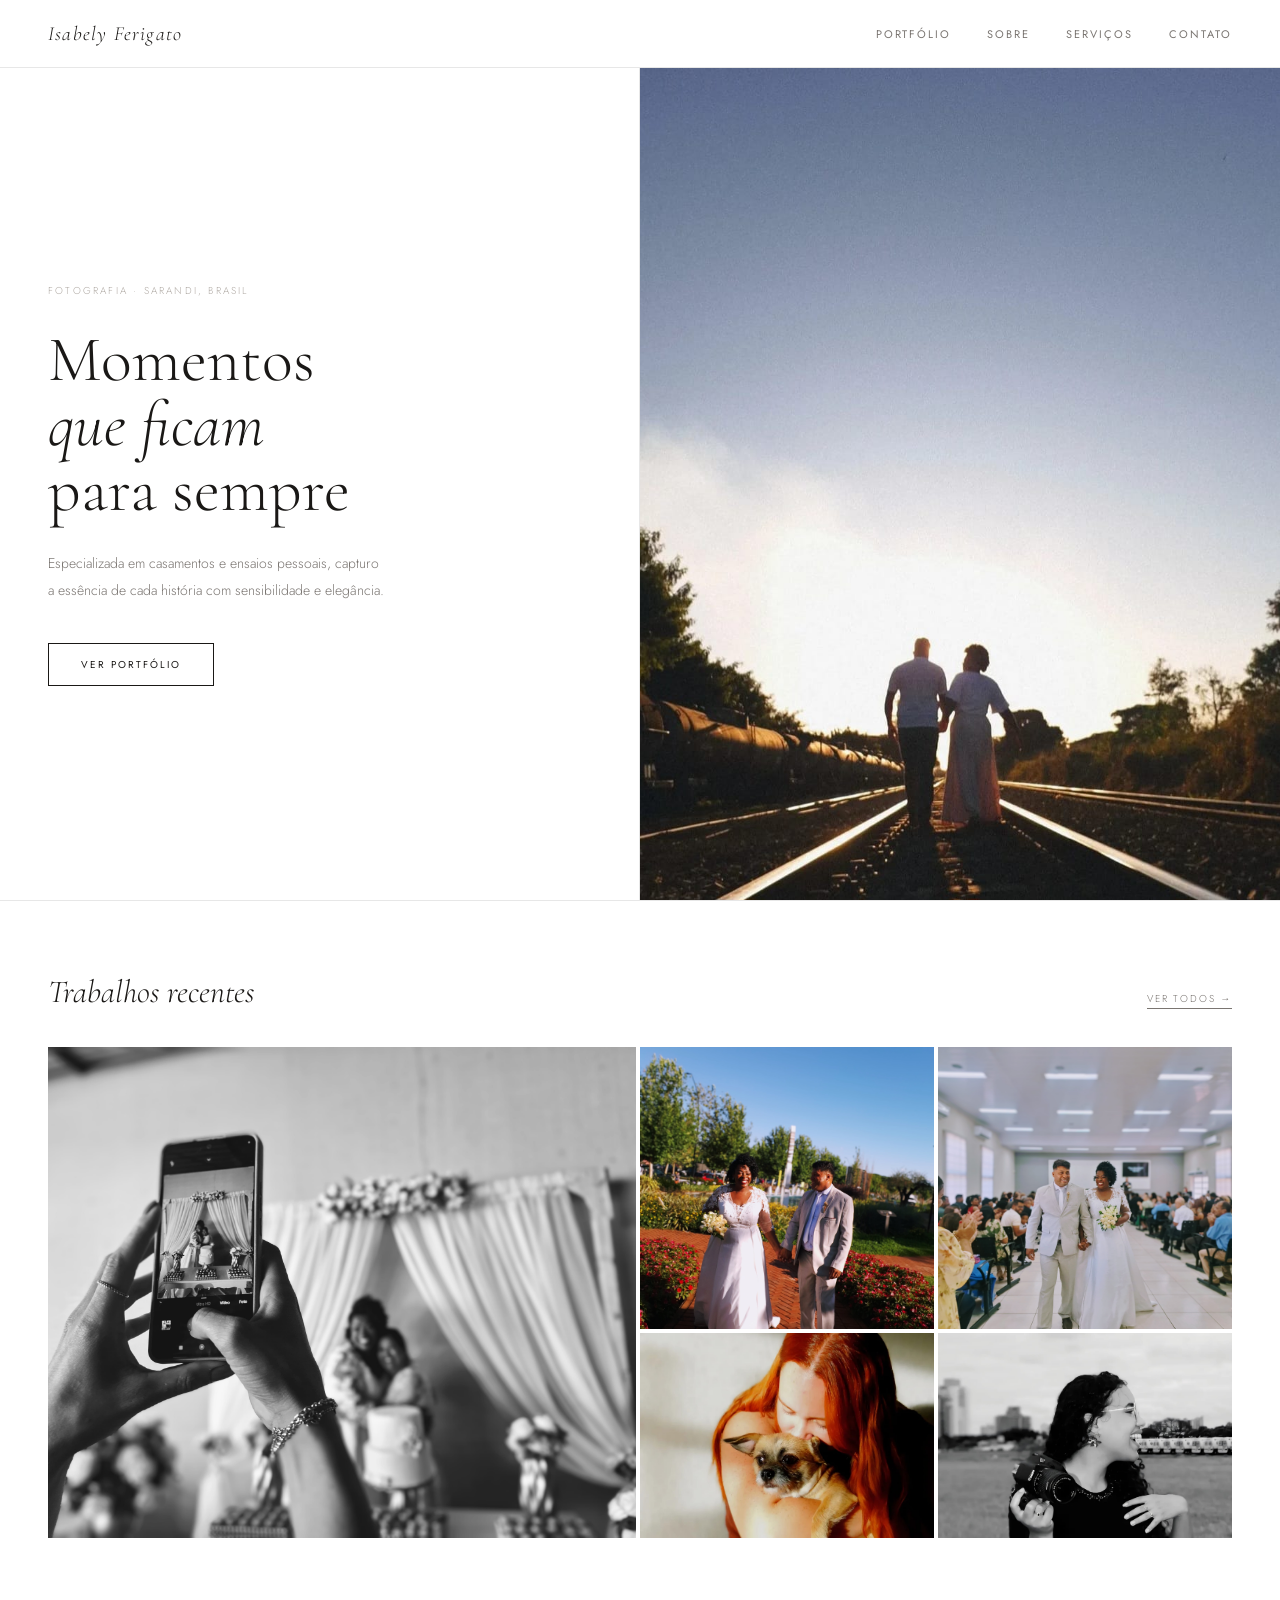
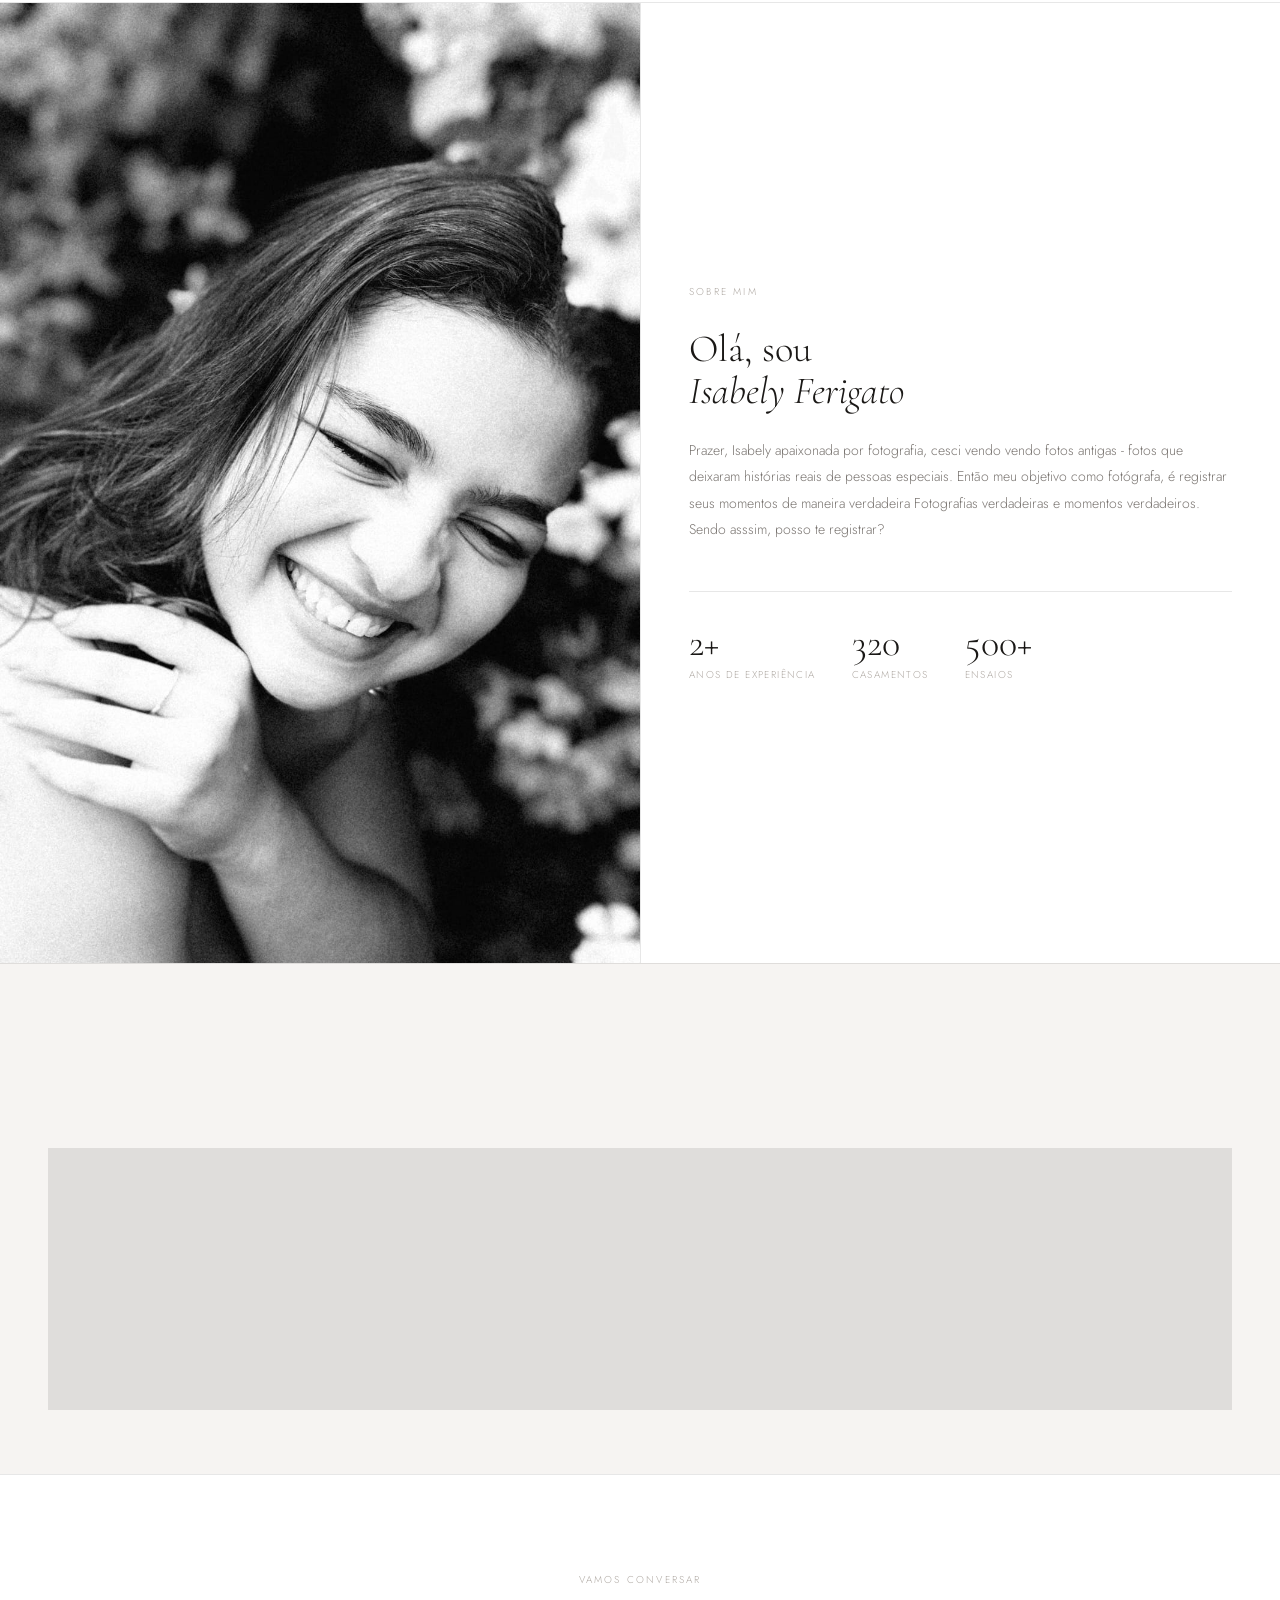
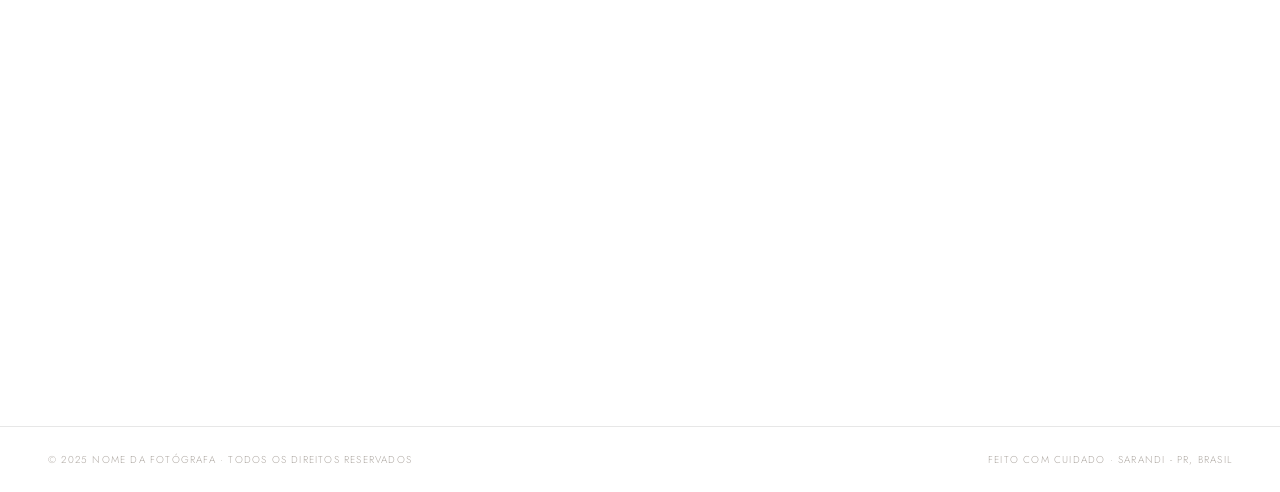
==== index.html @ 3cffc2f5 "primeiro commit" ====
<!DOCTYPE html>
<html lang="pt">
<head>
  <meta charset="utf-8" />
  <meta name="viewport" content="width=device-width, initial-scale=1, minimum-scale=1" />
  <meta name="description" content="fotógrafa de casamentos e ensaios em [sua cidade]" />
  <title>Isabely Ferigato</title>
  <link rel="stylesheet" href="style.css" />
</head>
<body>

  <!-- ========== NAVEGAÇÃO ========== -->
  <nav>
    <a href="#" class="nav-logo">Isabely Ferigato</a>

    <button class="nav-toggle" aria-label="abrir menu">
      <span></span><span></span><span></span>
    </button>

    <ul class="nav-links">
      <li><a href="#galeria">Portfólio</a></li>
      <li><a href="#sobre">Sobre</a></li>
      <li><a href="#servicos">Serviços</a></li>
      <li><a href="#contato">Contato</a></li>
    </ul>
  </nav>

  <!-- ========== HERO ========== -->
  <section id="hero">
    <div class="hero-left reveal">
      <span class="eyebrow">Fotografia · Sarandi, Brasil</span>
      <h1 class="hero-title">
        Momentos<br><em>que ficam</em><br>para sempre
      </h1>
      <p class="hero-desc">
        Especializada em casamentos e ensaios pessoais,
        capturo a essência de cada história com
        sensibilidade e elegância.
      </p>
      <a href="#galeria" class="btn-primary">Ver Portfólio</a>
    </div>

    <div class="hero-right">
      <!--
        COMO USAR:
        Substitua o .placeholder pela sua foto principal:
        <img src="sua-foto.jpg" alt="descrição" />
      -->
      <img src="img/casamento6.jpeg" alt="Foto destaque principal" />
    </div>
  </section>

  <!-- ========== GALERIA ========== -->
  <section id="galeria">
    <div class="section-head reveal">
      <h2>Trabalhos recentes</h2>
      <a href="#">Ver todos →</a>
    </div>

    <div class="gallery-grid">
      <!--
        COMO USAR:
        Dentro de cada .g-item, substitua o .placeholder por:
        <img src="foto.jpg" alt="descrição" />
      -->
      <div class="g-item reveal">
        <img src="img/casamento.jpeg" alt="Foto 1" />
      </div>
      <div class="g-item reveal">
        <img src="img/casamento1.jpeg" alt="Foto 2" />
      </div>
      <div class="g-item reveal">
        <img src="img/casamento2.jpeg" alt="Foto 3" />
      </div>
      <div class="g-item reveal">
        <img src="img/retrato1.jpeg" alt="Foto 4" />
      </div>
      <div class="g-item reveal">
        <img src="img/retrato2.jpeg" alt="Foto 5" />
      </div>
    </div>
  </section>

  <!-- ========== SOBRE ========== -->
  <section id="sobre">
    <div class="sobre-img">
      <!--
        Substitua por:
        <img src="foto-sua.jpg" alt="nome da fotógrafa" />
      -->
      <img src="img/myfoto.jpeg" alt="Foto da fotógrafa" />
    </div>

    <div class="sobre-texto reveal">
      <span class="eyebrow">Sobre mim</span>
      <h2>Olá, sou<br><em>Isabely Ferigato</em></h2>
      <p>
        Prazer, Isabely
        apaixonada por fotografia, cesci vendo vendo fotos antigas - fotos que deixaram
        histórias reais de pessoas especiais.

        Então meu objetivo como fotógrafa, é registrar seus momentos de maneira verdadeira
        Fotografias verdadeiras e momentos verdadeiros.
        Sendo asssim, posso te registrar?
      </p>
      <div class="sobre-stats">
        <div>
          <span class="stat-num">2+</span>
          <span class="stat-label">Anos de experiência</span>
        </div>
        <div>
          <span class="stat-num">320</span>
          <span class="stat-label">Casamentos</span>
        </div>
        <div>
          <span class="stat-num">500+</span>
          <span class="stat-label">Ensaios</span>
        </div>
      </div>
    </div>
  </section>

  <!-- ========== SERVIÇOS ========== -->
  <section id="servicos">
    <span class="eyebrow reveal">O que ofereço</span>
    <h2 class="reveal">Serviços</h2>

    <div class="servicos-grid">
      <div class="servico-card reveal">
        <svg class="servico-icon" viewBox="0 0 24 24" aria-hidden="true">
          <path d="M12 21.593c-5.63-5.539-11-10.297-11-14.402 0-3.791 3.068-5.191 5.281-5.191 1.312 0 4.151.501 5.719 4.457 1.59-3.968 4.464-4.447 5.726-4.447 2.54 0 5.274 1.621 5.274 5.181 0 4.069-5.136 8.625-11 14.402z"/>
        </svg>
        <h3>Casamentos</h3>
        <p>
          Cobertura completa do seu dia especial,
          do making of à festa, com todo o cuidado
          e emoção que o momento merece.
        </p>
      </div>
      <div class="servico-card reveal">
        <svg class="servico-icon" viewBox="0 0 24 24" aria-hidden="true">
          <circle cx="12" cy="8" r="4"/>
          <path d="M4 20c0-4 3.6-7 8-7s8 3 8 7"/>
        </svg>
        <h3>Ensaios pessoais</h3>
        <p>
          Sessões para casais, individuais ou família
          em locações únicas. Momentos espontâneos
          e cheios de vida.
        </p>
      </div>
      <div class="servico-card reveal">
        <svg class="servico-icon" viewBox="0 0 24 24" aria-hidden="true">
          <circle cx="12" cy="12" r="10"/>
          <path d="M8 14s1.5 2 4 2 4-2 4-2"/>
          <line x1="9" y1="9" x2="9.01" y2="9"/>
          <line x1="15" y1="9" x2="15.01" y2="9"/>
        </svg>
        <h3>Lifestyle</h3>
        <p>
          Fotografia documental e natural. Capturo
          quem você realmente é, no seu ambiente
          e do seu jeito.
        </p>
      </div>
    </div>
  </section>

  <!-- ========== CONTATO ========== -->
  <section id="contato">
    <div class="contato-inner">
      <span class="eyebrow">Vamos conversar</span>
      <h2 class="reveal">Sua história<br><em>me inspira</em></h2>
      <p class="reveal">
        Disponibilidade limitada — agende com antecedência.
        Me conte um pouco sobre o que você tem em mente.
      </p>
      <a href="https://wa.me/5544991222118?text=Ol%C3%A1%2C%20gostaria%20de%20realizar%20um%20or%C3%A7amento!" target="_blank" rel="noopener" class="btn-primary reveal">Solicitar Orçamento</a>
      <a href="mailto:seuemail@email.com" class="contato-email reveal">seuemail@email.com.br</a>
      <div class="socials reveal">
        <a href="https://instagram.com/porisabelyferigato" target="_blank" rel="noopener">Instagram</a>
        <a href="https://wa.me/5544991222118" target="_blank" rel="noopener">WhatsApp</a>
      </div>
    </div>
  </section>

  <!-- ========== FOOTER ========== -->
  <footer>
    <p>© 2025 Nome da Fotógrafa · Todos os direitos reservados</p>
    <p>Feito com cuidado · Sarandi - PR, Brasil</p>
  </footer>

  <!-- ========== LIGHTBOX ========== -->
  <div id="lightbox" role="dialog" aria-modal="true" aria-label="visualizar foto">
    <button id="lightbox-close" aria-label="fechar">×</button>
    <div id="lightbox-inner">
      <div style="background:#f0eeec; aspect-ratio:3/4; display:flex; align-items:center; justify-content:center;">
        <p style="font-family:'Cormorant Garamond',serif; font-style:italic; color:#b0aaa4; font-size:15px;">foto ampliada aparece aqui</p>
      </div>
      <p>Título do ensaio ou casamento</p>
    </div>
  </div>

  <script src="script.js"></script>

</body>
</html>
---- style.css ----
/* ============================================
   MODELO ELEGANTE — style.css
   Fotógrafa · editorial minimalista
   ============================================ */

@import url('https://fonts.googleapis.com/css2?family=Cormorant+Garamond:ital,wght@0,300;0,400;1,300;1,400&family=Jost:wght@300;400&display=swap');

/* --- RESET & BASE --- */
*, *::before, *::after { margin: 0; padding: 0; box-sizing: border-box; }

:root {
  --bg:         #ffffff;
  --bg-soft:    #f6f4f2;
  --text:       #1a1816;
  --text-mid:   #7a7571;
  --text-light: #b0aaa4;
  --border:     rgba(26,24,22,0.1);
  --serif:      'Cormorant Garamond', Georgia, serif;
  --sans:       'Jost', sans-serif;
}

html { scroll-behavior: smooth; }

body {
  background: var(--bg);
  color: var(--text);
  font-family: var(--sans);
  font-weight: 300;
  font-size: 15px;
  line-height: 1.7;
  -webkit-font-smoothing: antialiased;
}

a { color: inherit; text-decoration: none; }
img { display: block; width: 100%; height: 100%; object-fit: cover; }

/* --- REVEAL --- */
.reveal {
  opacity: 0;
  transform: translateY(24px);
  transition: opacity 0.7s ease, transform 0.7s ease;
}
.reveal.visible { opacity: 1; transform: translateY(0); }

/* --- NAV --- */
nav {
  position: sticky; top: 0;
  z-index: 100;
  background: var(--bg);
  display: flex;
  justify-content: space-between;
  align-items: center;
  padding: 0 48px;
  height: 68px;
  border-bottom: 0.5px solid var(--border);
  transition: box-shadow 0.3s;
}
nav.scrolled { box-shadow: 0 2px 24px rgba(0,0,0,0.05); }

.nav-logo {
  font-family: var(--serif);
  font-size: 20px;
  font-weight: 300;
  font-style: italic;
  letter-spacing: 0.06em;
}

.nav-links {
  display: flex;
  gap: 36px;
  list-style: none;
}
.nav-links a {
  font-size: 11px;
  font-weight: 400;
  letter-spacing: 0.18em;
  text-transform: uppercase;
  color: var(--text-mid);
  transition: color 0.2s;
  position: relative;
  padding-bottom: 2px;
}
.nav-links a::after {
  content: '';
  position: absolute;
  bottom: 0; left: 0;
  width: 0; height: 0.5px;
  background: var(--text);
  transition: width 0.25s;
}
.nav-links a:hover { color: var(--text); }
.nav-links a:hover::after { width: 100%; }

.nav-toggle {
  display: none;
  flex-direction: column;
  justify-content: center;
  gap: 5px;
  cursor: pointer;
  background: none;
  border: none;
  padding: 12px 8px;
  min-height: 44px;
  min-width: 44px;
}
.nav-toggle span { display: block; width: 22px; height: 0.5px; background: var(--text); }

/* --- HERO --- */
#hero {
  display: grid;
  grid-template-columns: 1fr 1fr;
  min-height: calc(100vh - 68px);
}

.hero-left {
  display: flex;
  flex-direction: column;
  justify-content: center;
  padding: 60px 48px;
  border-right: 0.5px solid var(--border);
}

.eyebrow {
  font-size: 10px;
  letter-spacing: 0.22em;
  text-transform: uppercase;
  color: var(--text-light);
  margin-bottom: 28px;
  display: block;
}

.hero-title {
  font-family: var(--serif);
  font-size: clamp(48px, 5vw, 72px);
  font-weight: 300;
  line-height: 1.02;
  margin-bottom: 28px;
}
.hero-title em { font-style: italic; }

.hero-desc {
  font-size: 14px;
  color: var(--text-mid);
  max-width: 340px;
  line-height: 1.9;
  margin-bottom: 40px;
}

.btn-primary {
  display: inline-block;
  padding: 12px 32px;
  border: 0.5px solid var(--text);
  font-size: 10px;
  font-weight: 400;
  letter-spacing: 0.2em;
  text-transform: uppercase;
  color: var(--text);
  background: transparent;
  cursor: pointer;
  font-family: var(--sans);
  transition: background 0.25s, color 0.25s;
  align-self: flex-start;
}
.btn-primary:hover { background: var(--text); color: var(--bg); }

.hero-right {
  background: var(--bg-soft);
  position: relative;
  overflow: hidden;
}
.hero-right .placeholder {
  position: absolute; inset: 0;
  display: flex; flex-direction: column;
  align-items: center; justify-content: center; gap: 12px;
}
.hero-right .placeholder svg {
  width: 48px; height: 48px;
  stroke: var(--text-light); fill: none; stroke-width: 0.8;
}
.hero-right .placeholder p {
  font-size: 10px; letter-spacing: 0.18em;
  text-transform: uppercase; color: var(--text-light);
}

/* --- GALERIA --- */
#galeria {
  padding: 64px 48px;
  border-top: 0.5px solid var(--border);
}

.section-head {
  display: flex;
  justify-content: space-between;
  align-items: baseline;
  margin-bottom: 28px;
}
.section-head h2 {
  font-family: var(--serif);
  font-size: 32px;
  font-weight: 300;
  font-style: italic;
}
.section-head a {
  font-size: 10px;
  letter-spacing: 0.18em;
  text-transform: uppercase;
  color: var(--text-mid);
  border-bottom: 0.5px solid var(--text-mid);
  padding-bottom: 1px;
  transition: color 0.2s, border-color 0.2s;
}
.section-head a:hover { color: var(--text); border-color: var(--text); }

.gallery-grid {
  display: grid;
  grid-template-columns: 2fr 1fr 1fr;
  grid-template-rows: clamp(200px, 22vw, 320px) clamp(140px, 16vw, 240px);
  gap: 4px;
}

.g-item {
  background: var(--bg-soft);
  overflow: hidden;
  cursor: pointer;
  position: relative;
}
.g-item:first-child { grid-row: 1 / 3; }

.g-item .placeholder {
  position: absolute; inset: 0;
  display: flex; flex-direction: column;
  align-items: center; justify-content: center; gap: 8px;
}
.g-item .placeholder svg {
  width: 24px; height: 24px;
  stroke: var(--text-light); fill: none; stroke-width: 0.8;
}
.g-item .placeholder span {
  font-size: 9px; letter-spacing: 0.18em;
  text-transform: uppercase; color: var(--text-light);
}

.g-item::after {
  content: '';
  position: absolute; inset: 0;
  background: rgba(26,24,22,0);
  transition: background 0.35s;
}
.g-item:hover::after { background: rgba(26,24,22,0.08); }

/* --- SOBRE --- */
#sobre {
  display: grid;
  grid-template-columns: 1fr 1fr;
  border-top: 0.5px solid var(--border);
}

.sobre-img {
  background: var(--bg-soft);
  min-height: 460px;
  position: relative;
  overflow: hidden;
}
.sobre-img .placeholder {
  position: absolute; inset: 0;
  display: flex; flex-direction: column;
  align-items: center; justify-content: center; gap: 12px;
}
.sobre-img .placeholder svg {
  width: 36px; height: 36px;
  stroke: var(--text-light); fill: none; stroke-width: 0.8;
}
.sobre-img .placeholder span {
  font-size: 9px; letter-spacing: 0.18em;
  text-transform: uppercase; color: var(--text-light);
}

.sobre-texto {
  padding: 64px 48px;
  border-left: 0.5px solid var(--border);
  display: flex;
  flex-direction: column;
  justify-content: center;
}
.sobre-texto h2 {
  font-family: var(--serif);
  font-size: clamp(32px, 3vw, 44px);
  font-weight: 300;
  line-height: 1.1;
  margin-bottom: 24px;
}
.sobre-texto p {
  font-size: 14px;
  color: var(--text-mid);
  line-height: 1.9;
  margin-bottom: 16px;
}
.sobre-stats {
  display: flex;
  flex-wrap: wrap;
  gap: 36px;
  margin-top: 32px;
  padding-top: 32px;
  border-top: 0.5px solid var(--border);
}
.stat-num {
  font-family: var(--serif);
  font-size: 38px;
  font-weight: 300;
  display: block;
  line-height: 1;
}
.stat-label {
  font-size: 10px;
  letter-spacing: 0.14em;
  text-transform: uppercase;
  color: var(--text-light);
  display: block;
  margin-top: 4px;
}

/* --- SERVIÇOS --- */
#servicos {
  padding: 64px 48px;
  border-top: 0.5px solid var(--border);
  background: var(--bg-soft);
}
#servicos > .eyebrow { margin-bottom: 8px; }
#servicos > h2 {
  font-family: var(--serif);
  font-size: 32px;
  font-weight: 300;
  font-style: italic;
  margin-bottom: 40px;
}

.servicos-grid {
  display: grid;
  grid-template-columns: repeat(3, 1fr);
  gap: 0.5px;
  background: var(--border);
}
.servico-card {
  background: var(--bg-soft);
  padding: 40px 32px;
}
.servico-icon {
  width: 32px; height: 32px;
  stroke: var(--text-light); fill: none; stroke-width: 0.8;
  margin-bottom: 20px;
}
.servico-card h3 {
  font-family: var(--serif);
  font-size: 22px;
  font-weight: 300;
  font-style: italic;
  margin-bottom: 12px;
}
.servico-card p {
  font-size: 13px;
  color: var(--text-mid);
  line-height: 1.85;
}

/* --- CONTATO --- */
#contato {
  padding: 96px 48px;
  border-top: 0.5px solid var(--border);
  text-align: center;
}
.contato-inner {
  max-width: 600px;
  margin: 0 auto;
}
#contato .eyebrow { margin-bottom: 16px; display: block; }
#contato h2 {
  font-family: var(--serif);
  font-size: clamp(36px, 4.5vw, 56px);
  font-weight: 300;
  font-style: italic;
  line-height: 1.05;
  margin-bottom: 20px;
}
#contato > p {
  font-size: 14px;
  color: var(--text-mid);
  margin-bottom: 40px;
  line-height: 1.8;
}
#contato .btn-primary { align-self: center; display: inline-block; }

.contato-email {
  display: block;
  margin-top: 24px;
  font-family: var(--serif);
  font-size: 17px;
  font-style: italic;
  color: var(--text-mid);
  transition: color 0.2s;
}
.contato-email:hover { color: var(--text); }

.socials {
  display: flex;
  justify-content: center;
  gap: 28px;
  margin-top: 24px;
}
.socials a {
  font-size: 10px;
  letter-spacing: 0.18em;
  text-transform: uppercase;
  color: var(--text-light);
  border-bottom: 0.5px solid transparent;
  transition: color 0.2s, border-color 0.2s;
}
.socials a:hover { color: var(--text); border-color: var(--text); }

/* --- FOOTER --- */
footer {
  padding: 24px 48px;
  border-top: 0.5px solid var(--border);
  display: flex;
  justify-content: space-between;
  align-items: center;
  flex-wrap: wrap;
  gap: 8px;
}
footer p {
  font-size: 10px;
  letter-spacing: 0.12em;
  text-transform: uppercase;
  color: var(--text-light);
}

/* --- LIGHTBOX --- */
#lightbox {
  display: none;
  position: fixed; inset: 0;
  background: rgba(255,255,255,0.96);
  z-index: 999;
  align-items: center;
  justify-content: center;
}
#lightbox.open { display: flex; }
#lightbox-inner {
  max-width: 560px;
  width: 90%;
  text-align: center;
}
#lightbox-inner p {
  margin-top: 16px;
  font-family: var(--serif);
  font-style: italic;
  font-size: 15px;
  color: var(--text-mid);
}
#lightbox-close {
  position: absolute; top: 24px; right: 40px;
  font-size: 28px; cursor: pointer;
  background: none; border: none;
  color: var(--text-light); line-height: 1;
  font-weight: 300;
}
#lightbox-close:hover { color: var(--text); }

/* --- TABLET --- */
@media (max-width: 960px) {
  .servicos-grid { grid-template-columns: repeat(2, 1fr); }
}

/* --- MOBILE --- */
@media (max-width: 768px) {
  nav { padding: 0 20px; }
  .nav-links { display: none; flex-direction: column; position: absolute; top: 68px; left: 0; right: 0; background: var(--bg); padding: 24px 20px; border-bottom: 0.5px solid var(--border); gap: 20px; }
  .nav-links.open { display: flex; }
  .nav-toggle { display: flex; }

  #hero { grid-template-columns: 1fr; }
  .hero-left { padding: 40px 20px; border-right: none; }
  .hero-right { min-height: 60vw; }
  .hero-right .placeholder { display: none; }

  #galeria, #servicos { padding: 40px 20px; }
  #sobre { grid-template-columns: 1fr; }
  .sobre-img { min-height: 56vw; }
  .sobre-texto { padding: 40px 20px; border-left: none; border-top: 0.5px solid var(--border); }

  .gallery-grid { grid-template-columns: repeat(2, 1fr); grid-template-rows: auto; }
  .g-item:first-child { grid-row: span 1; aspect-ratio: 3/4; }
  .g-item { aspect-ratio: 3/4; }

  .servicos-grid { grid-template-columns: 1fr; }
  #contato { padding: 60px 20px; }
  footer { padding: 20px; }
  .sobre-stats { gap: 24px; }
}
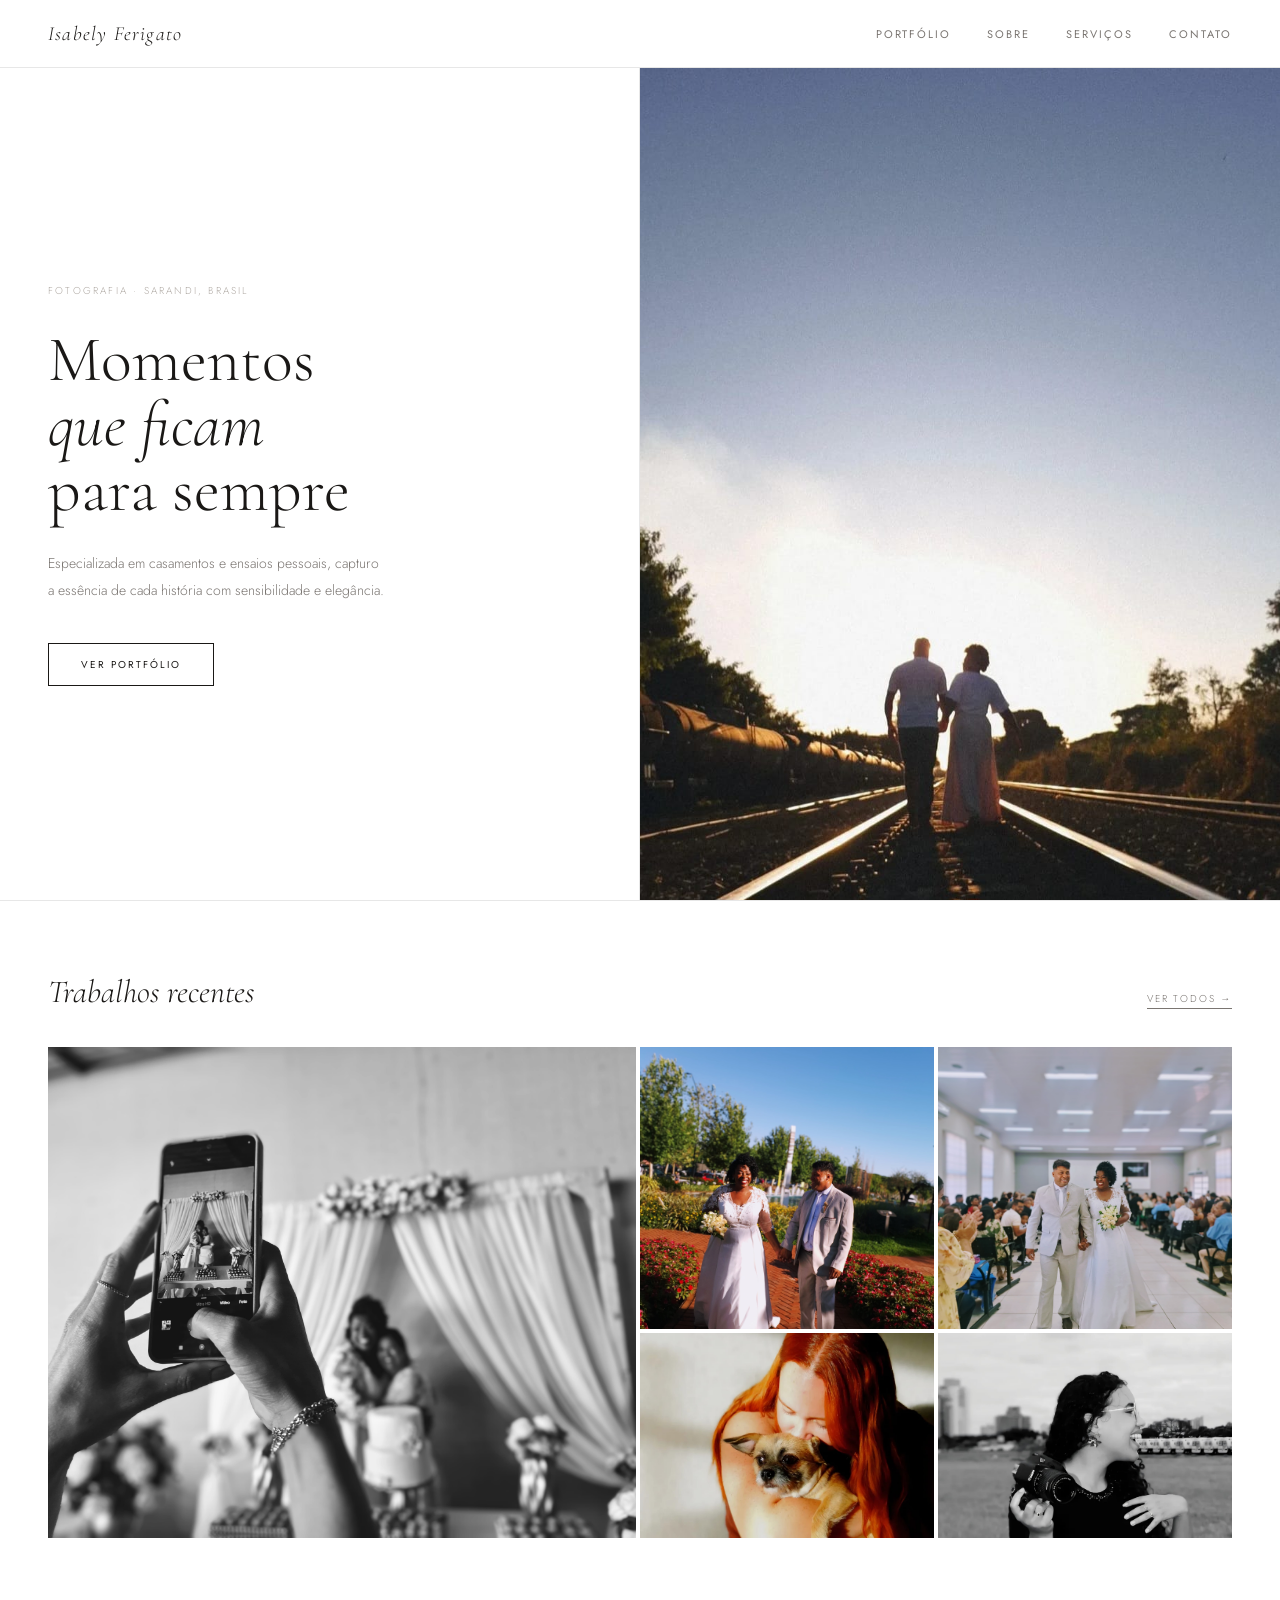
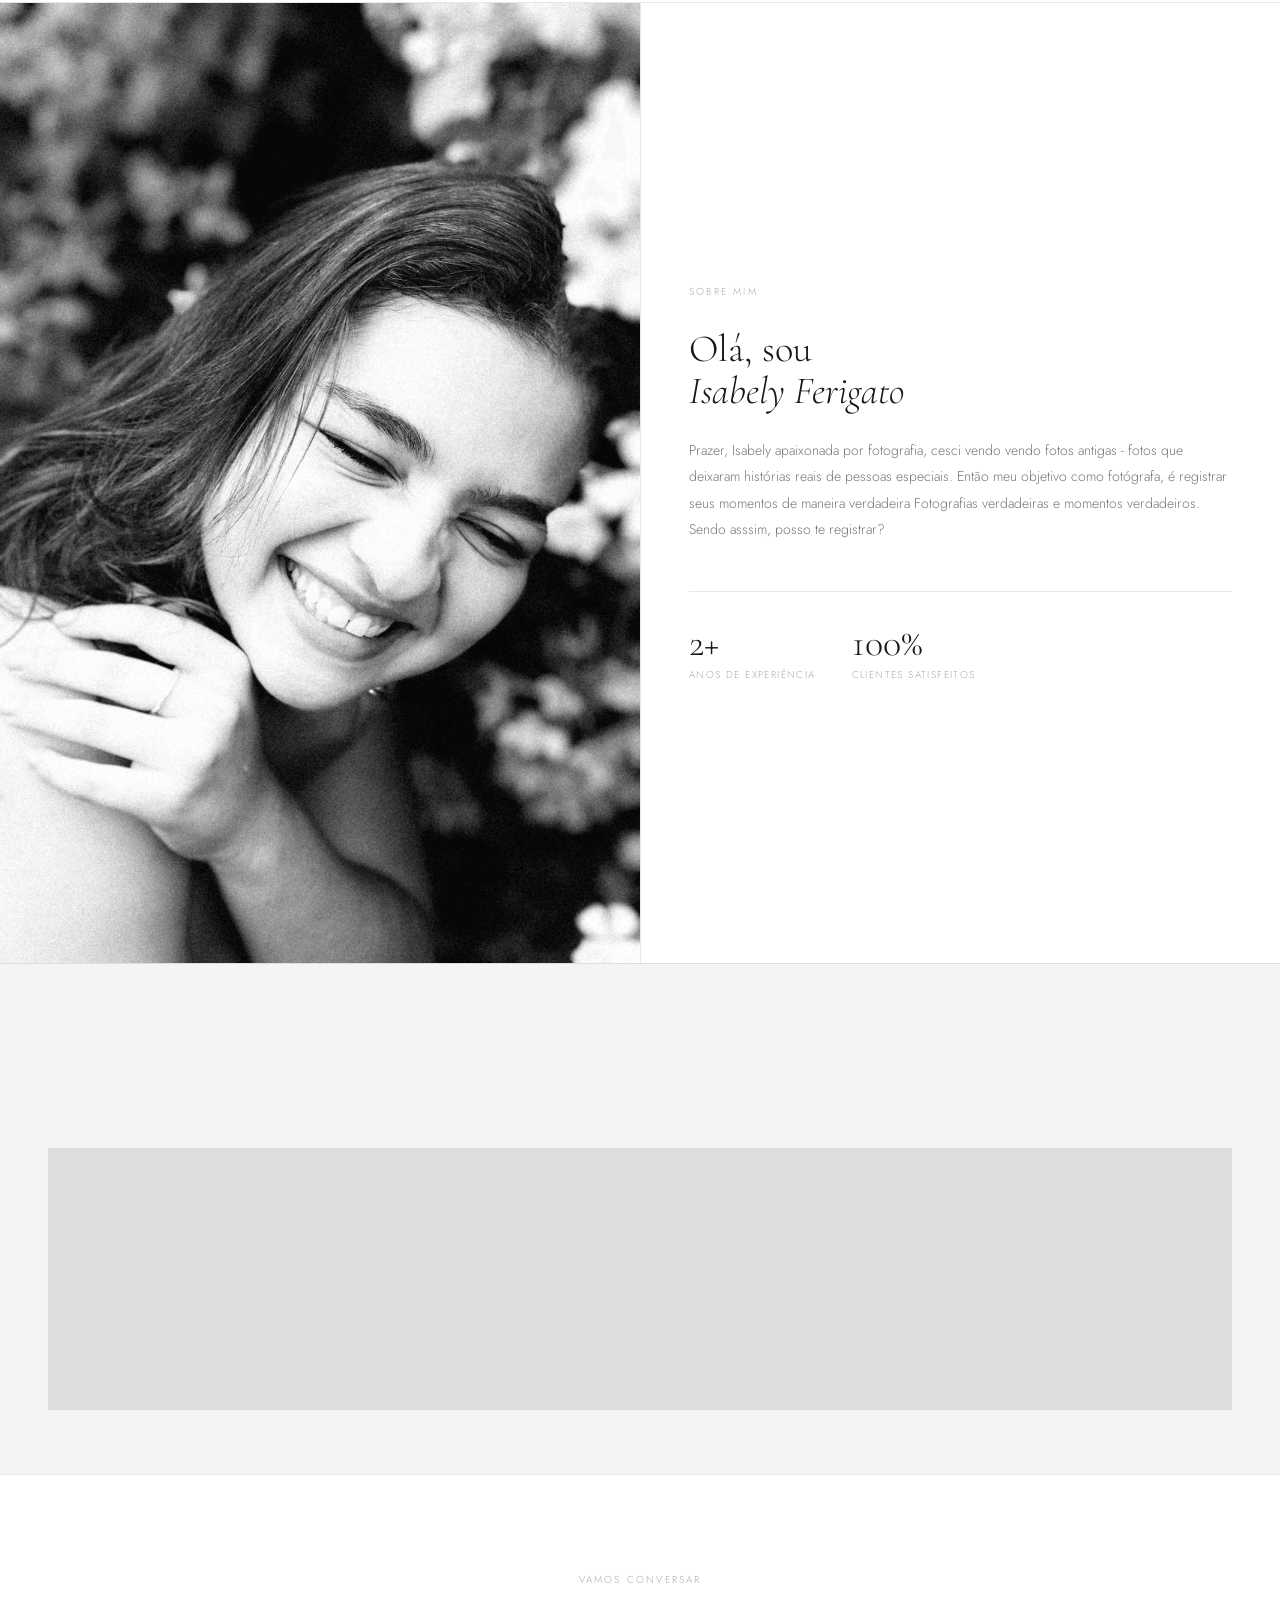
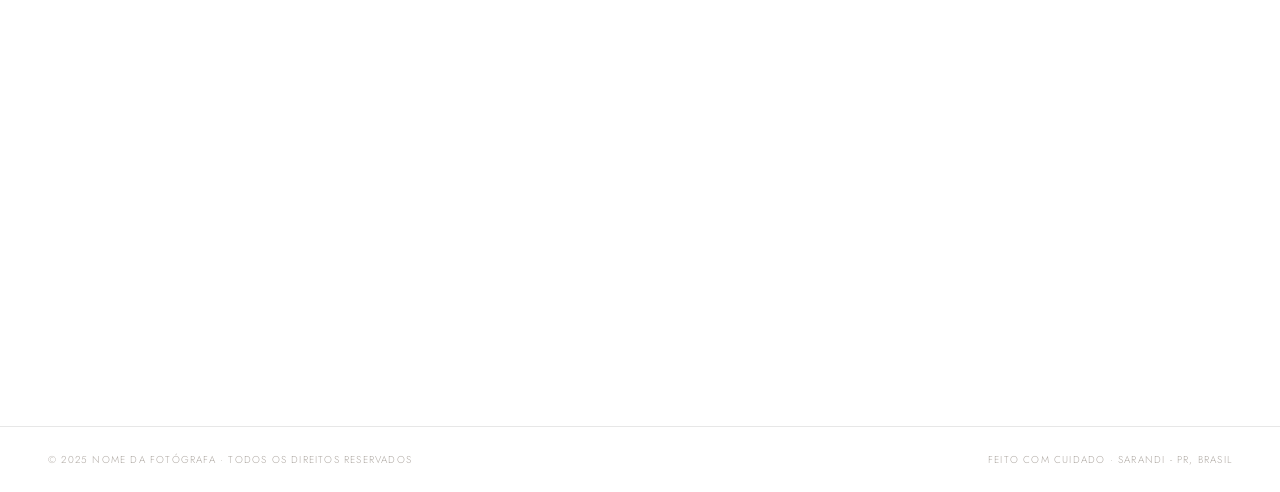
==== commit e79c425f: "atualiza stats e botão whatsapp" ====
--- a/index.html
+++ b/index.html
@@ -3,7 +3,7 @@
 <head>
   <meta charset="utf-8" />
   <meta name="viewport" content="width=device-width, initial-scale=1, minimum-scale=1" />
-  <meta name="description" content="fotógrafa de casamentos e ensaios em [sua cidade]" />
+  <meta name="description" content="fotógrafa de casamentos e ensaios em Sarandi - PR" />
   <title>Isabely Ferigato</title>
   <link rel="stylesheet" href="style.css" />
 </head>
@@ -109,12 +109,8 @@
           <span class="stat-label">Anos de experiência</span>
         </div>
         <div>
-          <span class="stat-num">320</span>
-          <span class="stat-label">Casamentos</span>
-        </div>
-        <div>
-          <span class="stat-num">500+</span>
-          <span class="stat-label">Ensaios</span>
+          <span class="stat-num">100%</span>
+          <span class="stat-label">Clientes satisfeitos</span>
         </div>
       </div>
     </div>
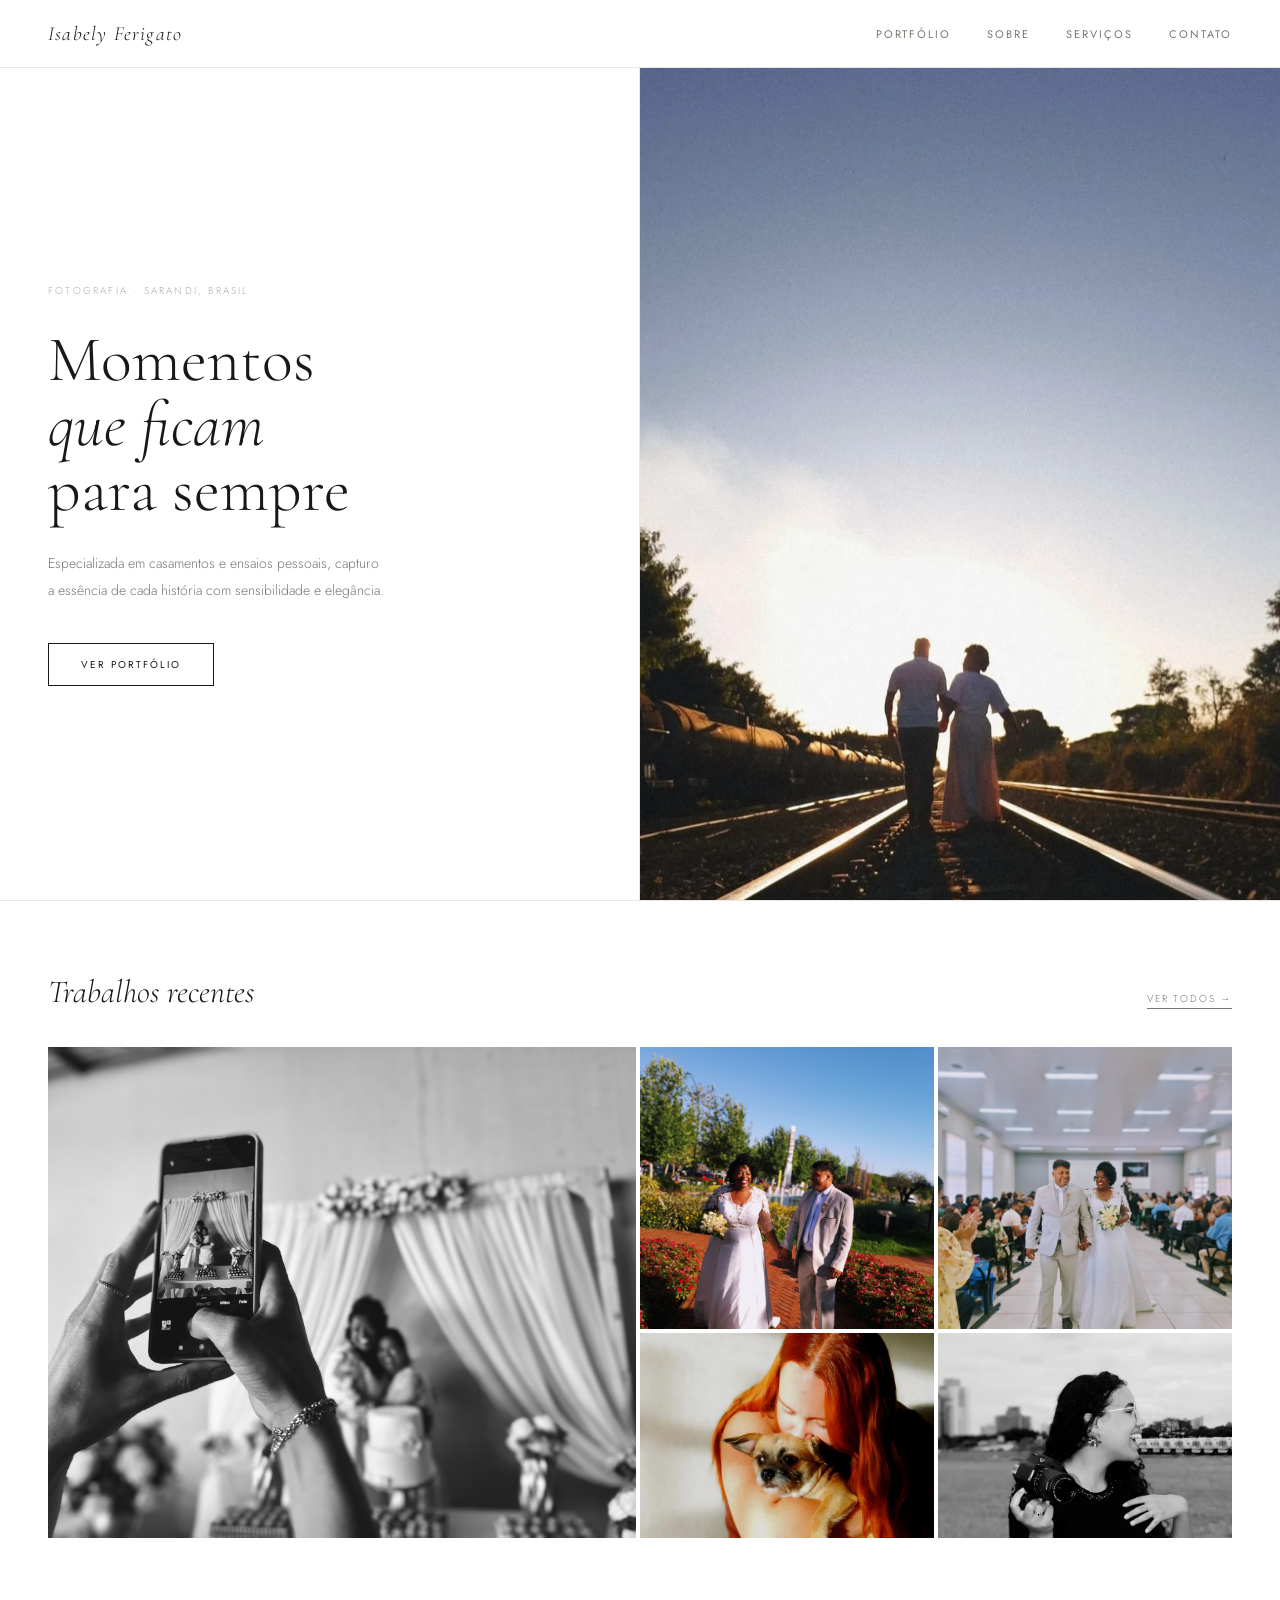
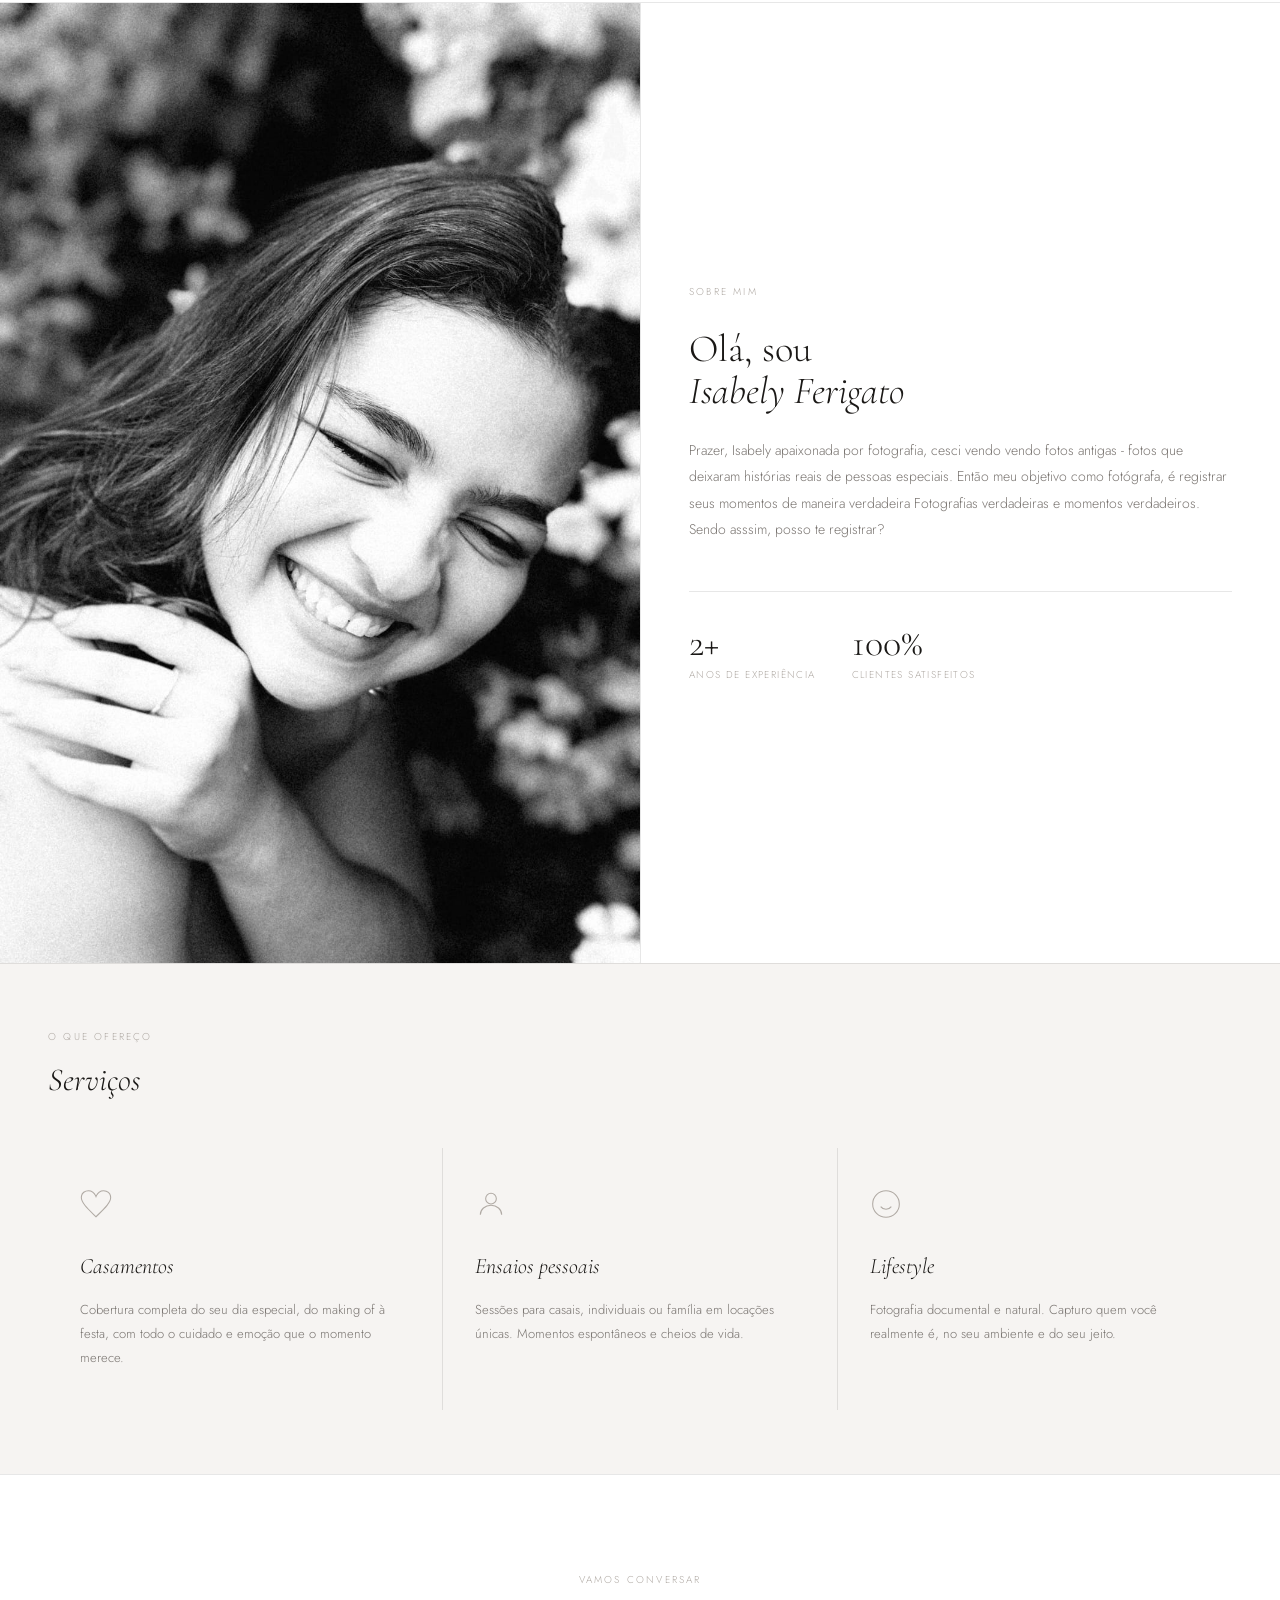
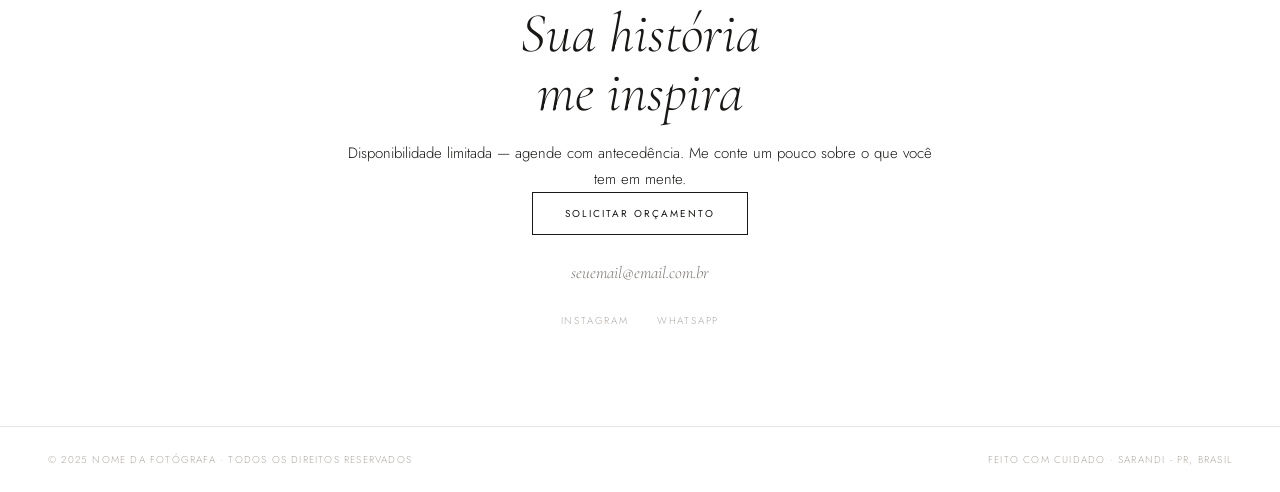
==== commit 46bc9abe: "corrige segurança: noreferrer e remoção de EXIF" ====
--- a/index.html
+++ b/index.html
@@ -54,7 +54,7 @@
   <section id="galeria">
     <div class="section-head reveal">
       <h2>Trabalhos recentes</h2>
-      <a href="#">Ver todos →</a>
+      <a href="galeria.html">Ver todos →</a>
     </div>
 
     <div class="gallery-grid">
@@ -171,11 +171,11 @@
         Disponibilidade limitada — agende com antecedência.
         Me conte um pouco sobre o que você tem em mente.
       </p>
-      <a href="https://wa.me/5544991222118?text=Ol%C3%A1%2C%20gostaria%20de%20realizar%20um%20or%C3%A7amento!" target="_blank" rel="noopener" class="btn-primary reveal">Solicitar Orçamento</a>
+      <a href="https://wa.me/5544991222118?text=Ol%C3%A1%2C%20gostaria%20de%20realizar%20um%20or%C3%A7amento!" target="_blank" rel="noopener noreferrer" class="btn-primary reveal">Solicitar Orçamento</a>
       <a href="mailto:seuemail@email.com" class="contato-email reveal">seuemail@email.com.br</a>
       <div class="socials reveal">
-        <a href="https://instagram.com/porisabelyferigato" target="_blank" rel="noopener">Instagram</a>
-        <a href="https://wa.me/5544991222118" target="_blank" rel="noopener">WhatsApp</a>
+        <a href="https://instagram.com/porisabelyferigato" target="_blank" rel="noopener noreferrer">Instagram</a>
+        <a href="https://wa.me/5544991222118" target="_blank" rel="noopener noreferrer">WhatsApp</a>
       </div>
     </div>
   </section>
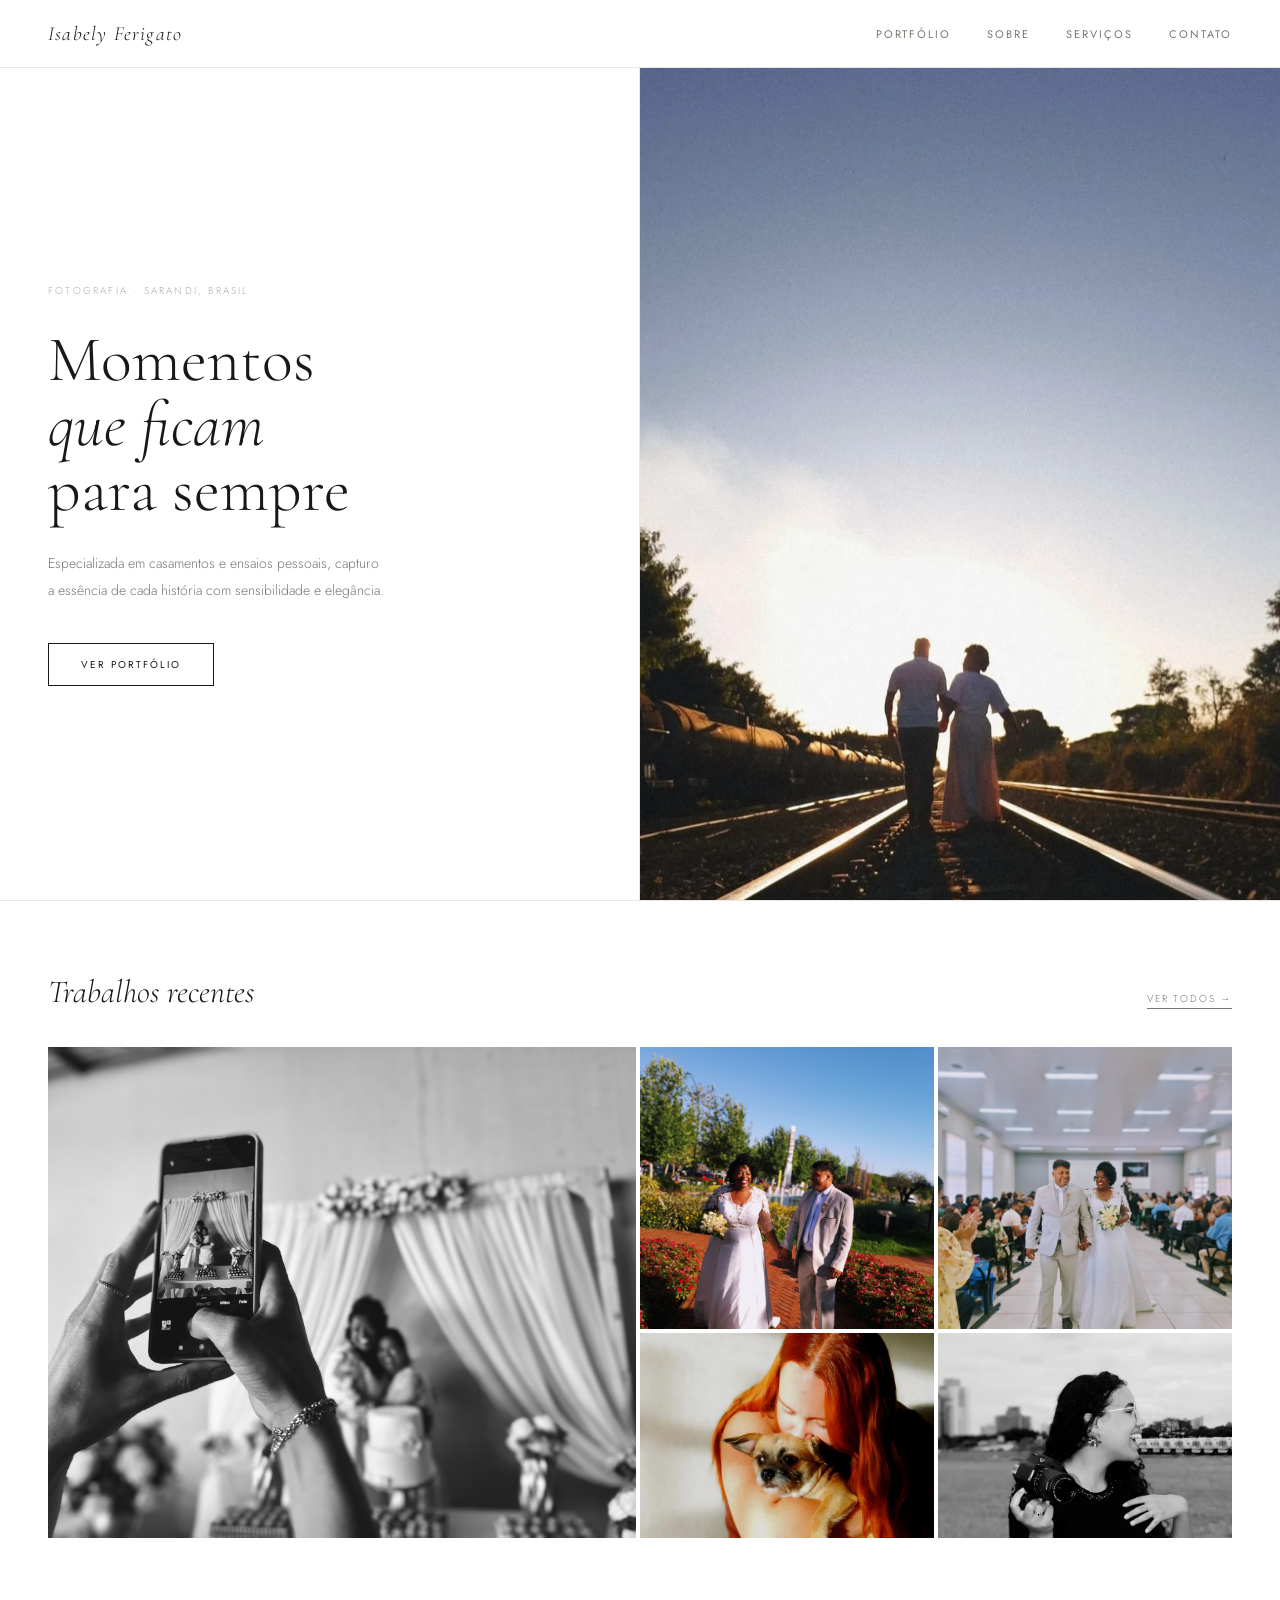
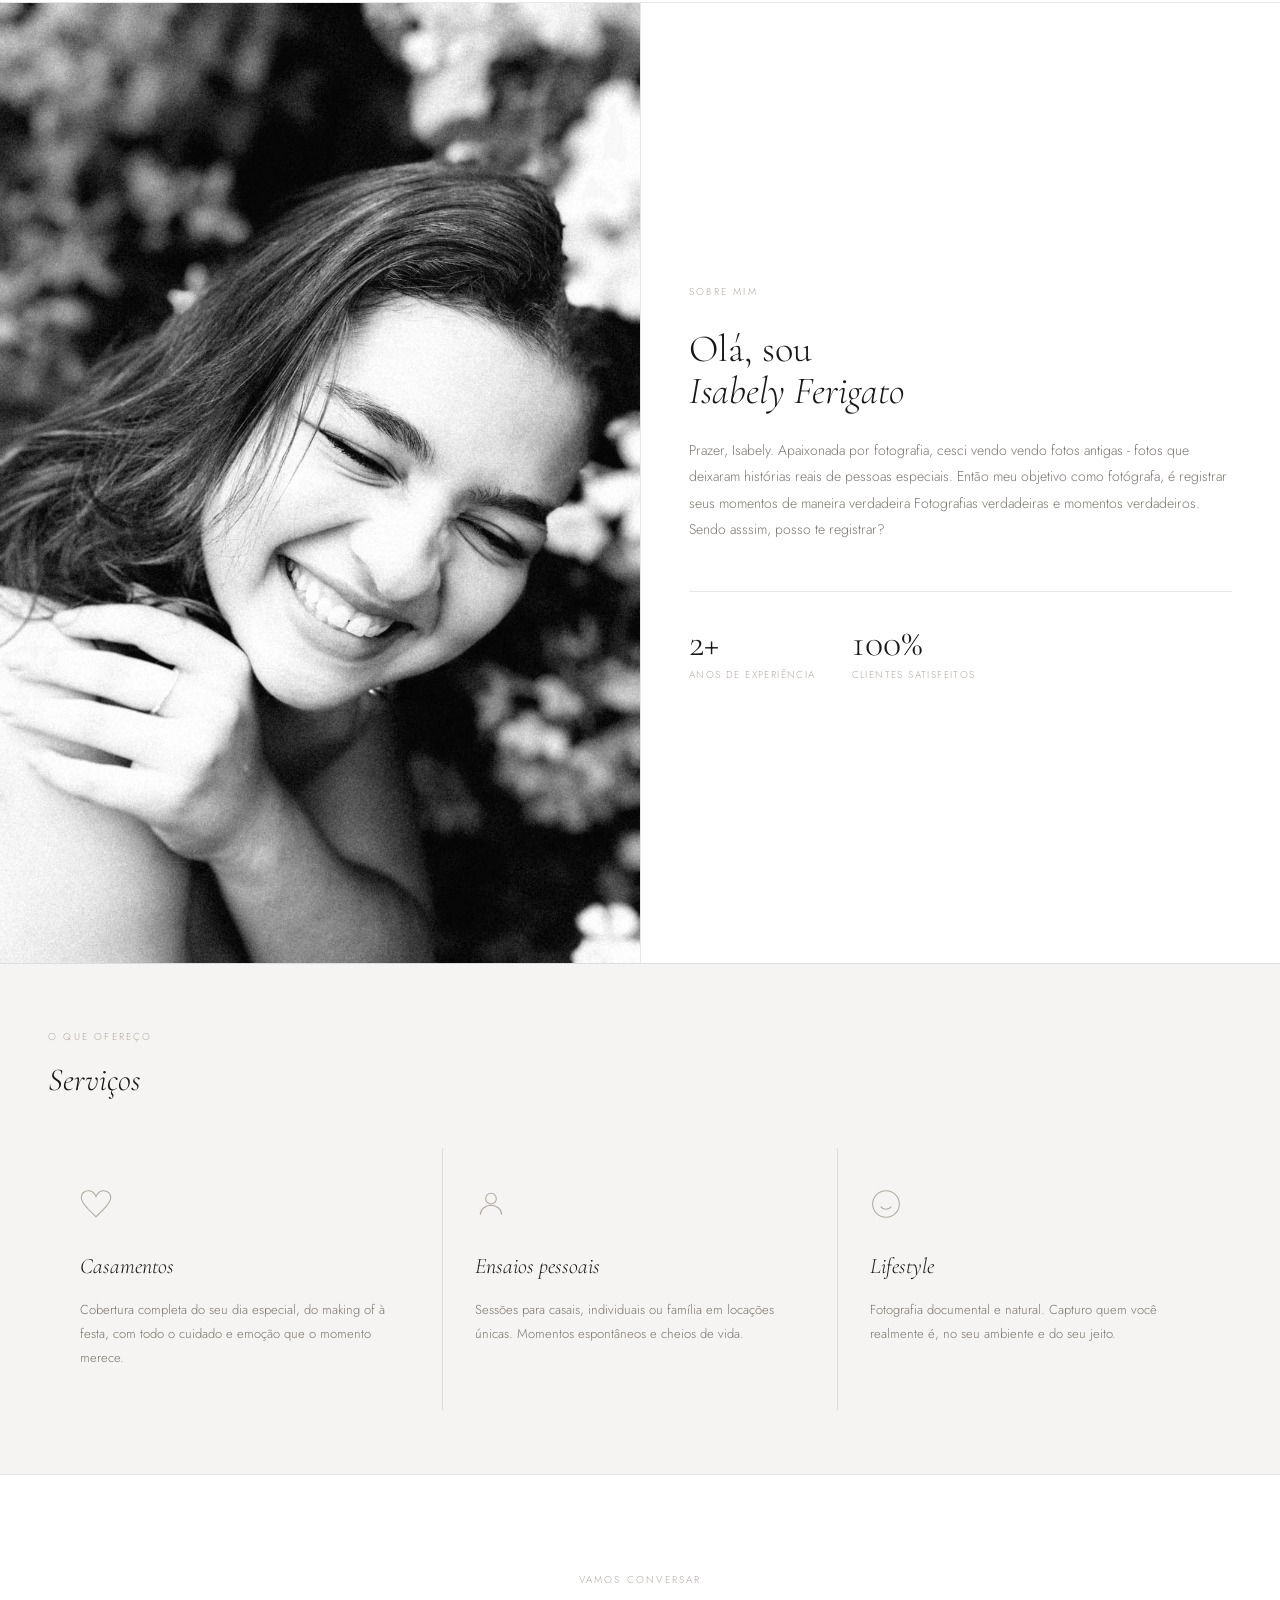
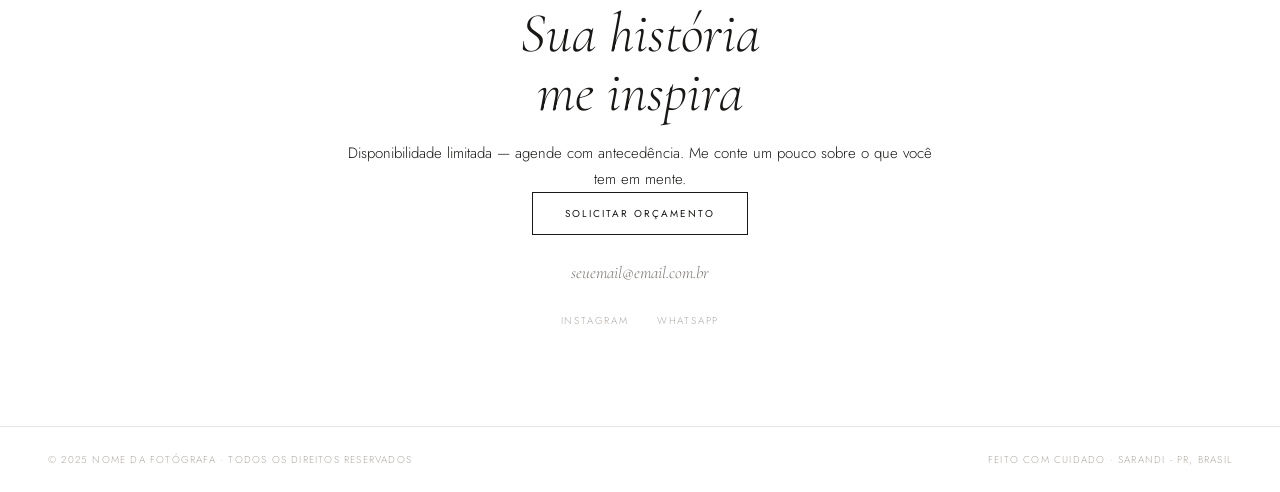
==== commit a88f27d8: "ajusta texto da seção sobre" ====
--- a/index.html
+++ b/index.html
@@ -95,8 +95,8 @@
       <span class="eyebrow">Sobre mim</span>
       <h2>Olá, sou<br><em>Isabely Ferigato</em></h2>
       <p>
-        Prazer, Isabely
-        apaixonada por fotografia, cesci vendo vendo fotos antigas - fotos que deixaram
+        Prazer, Isabely.
+        Apaixonada por fotografia, cesci vendo vendo fotos antigas - fotos que deixaram
         histórias reais de pessoas especiais.
 
         Então meu objetivo como fotógrafa, é registrar seus momentos de maneira verdadeira
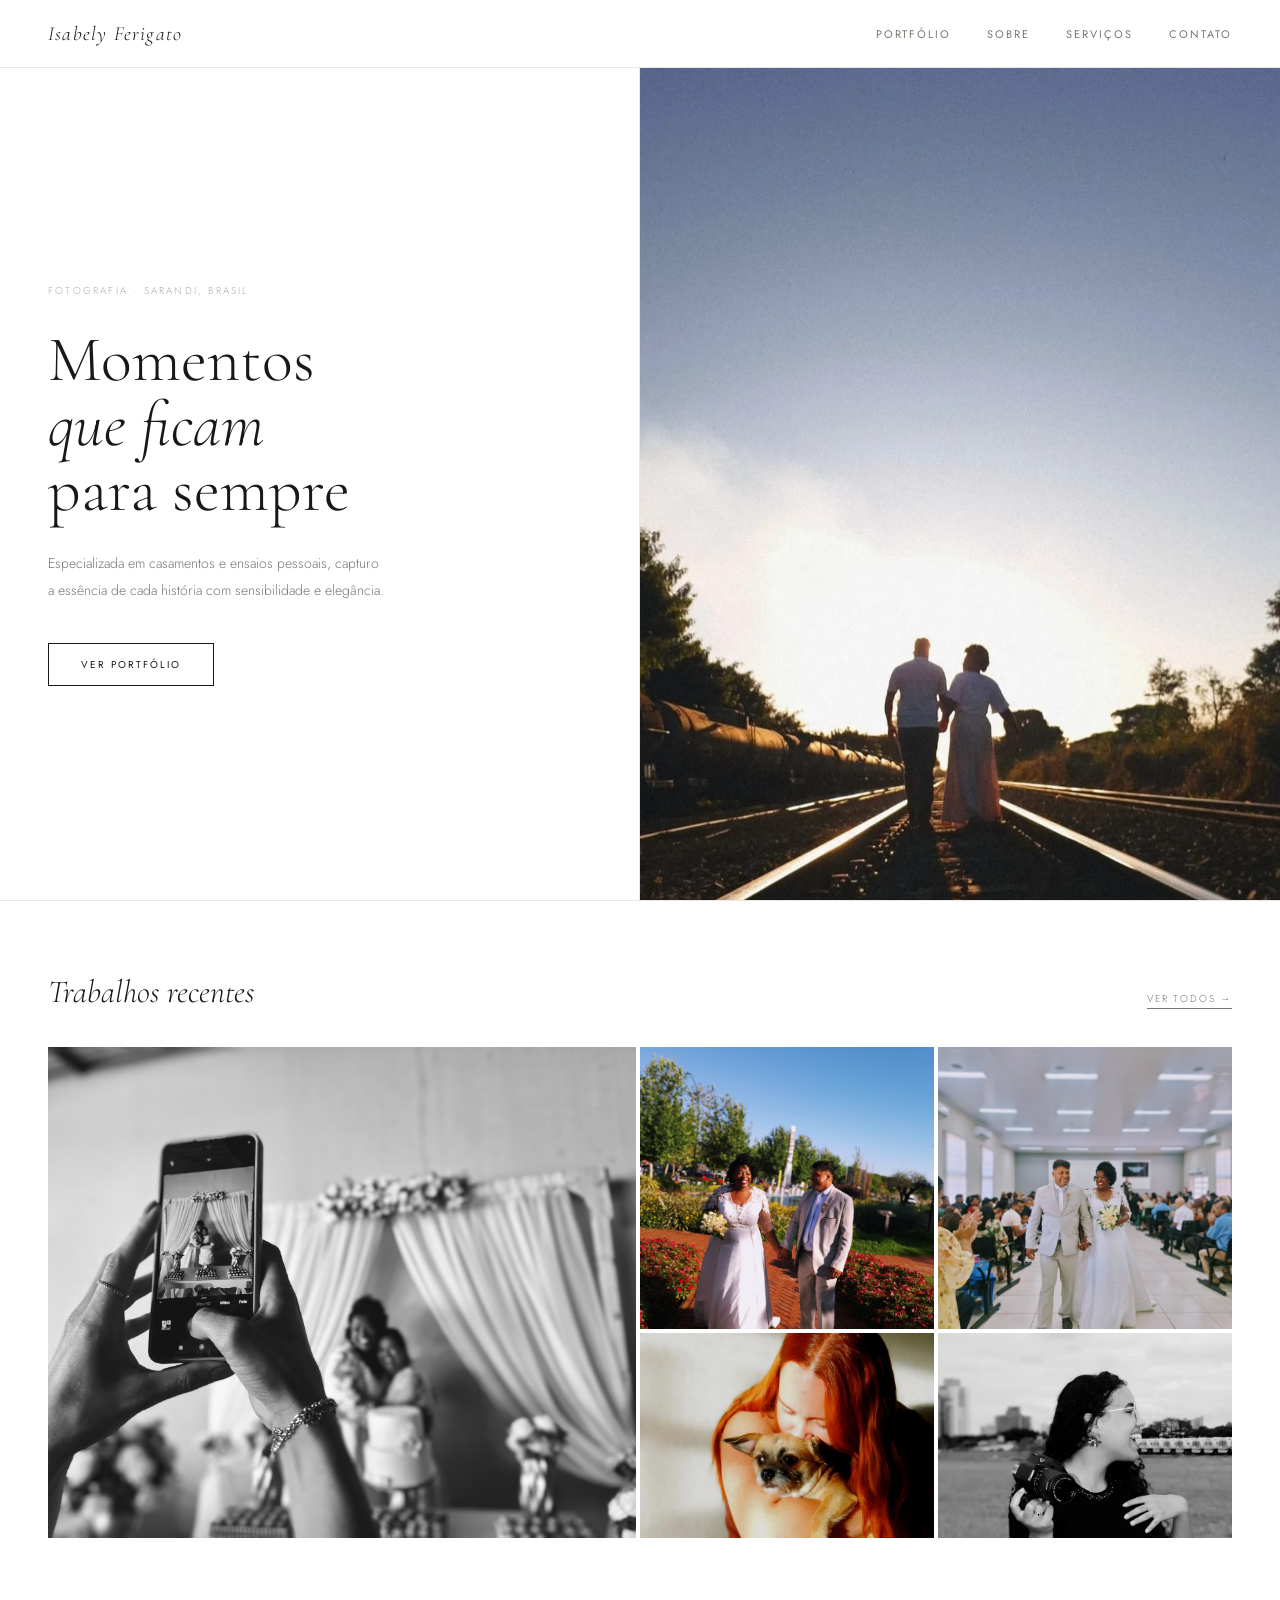
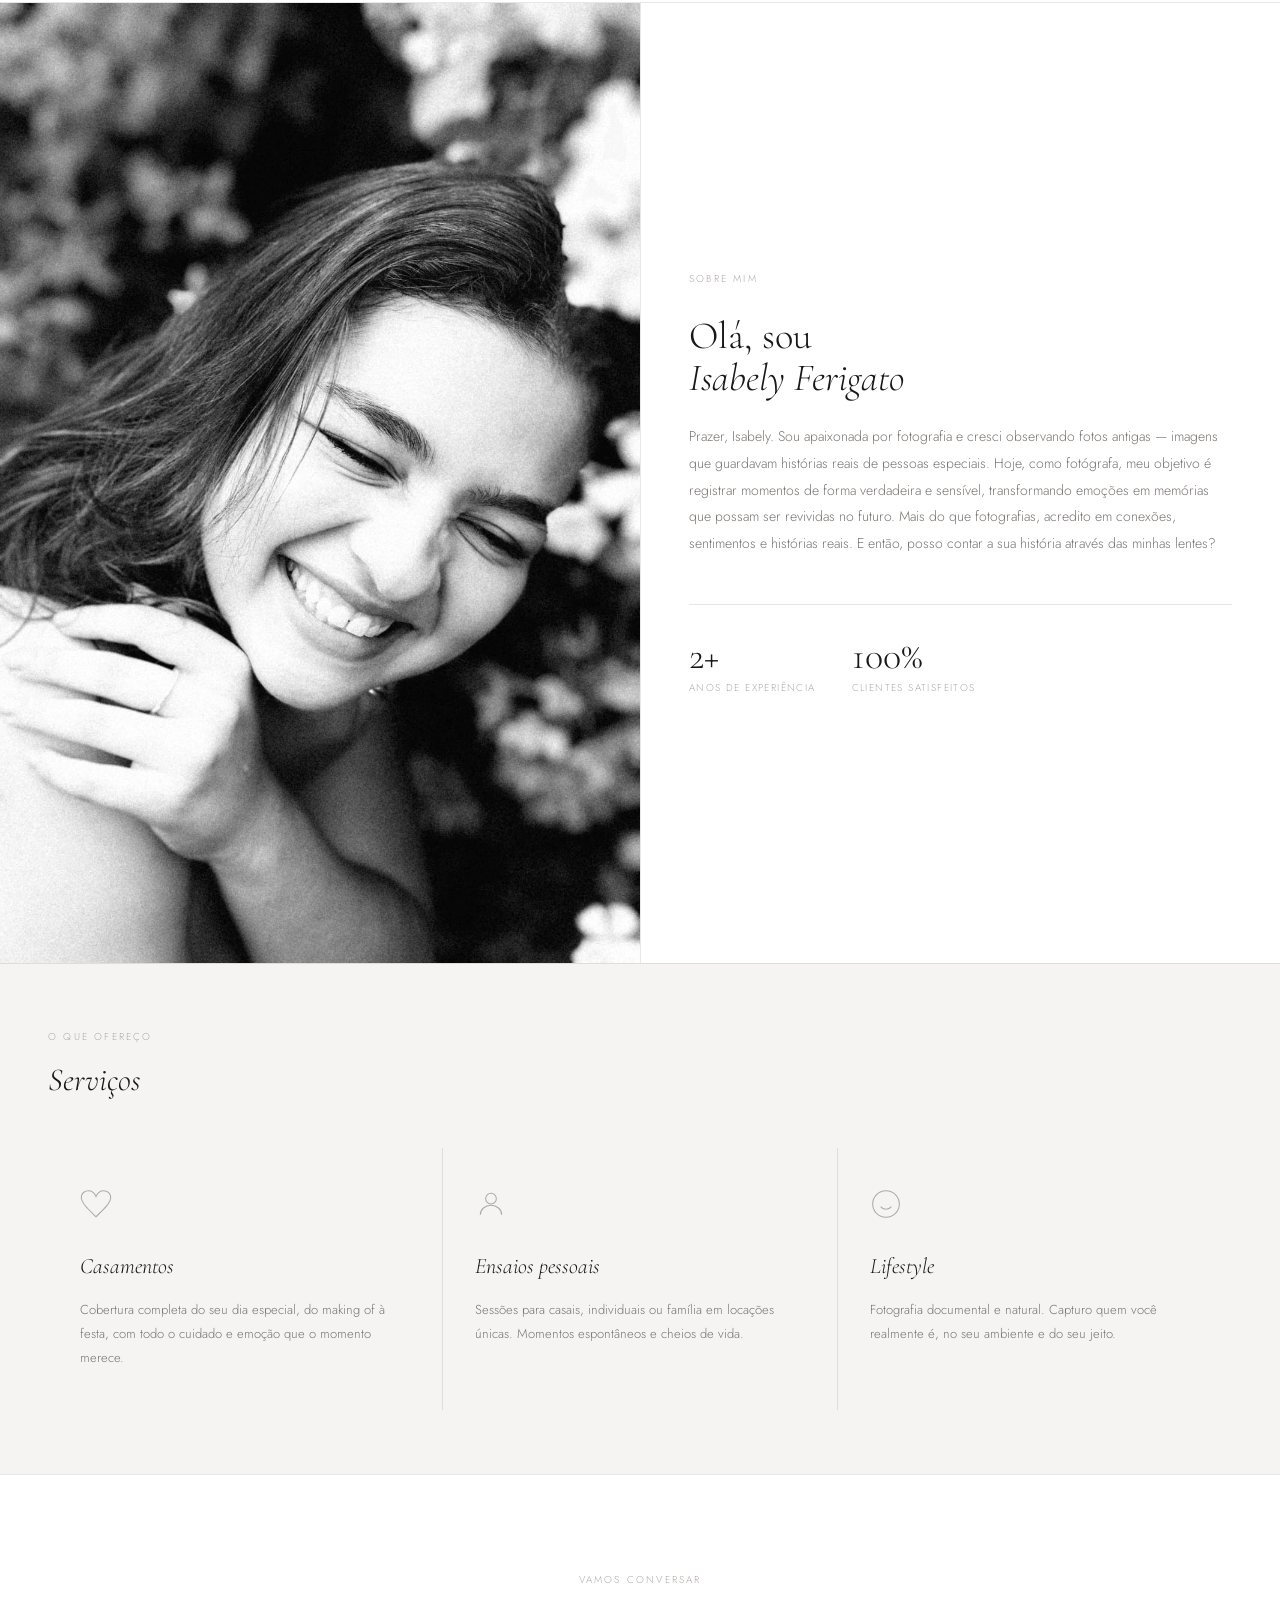
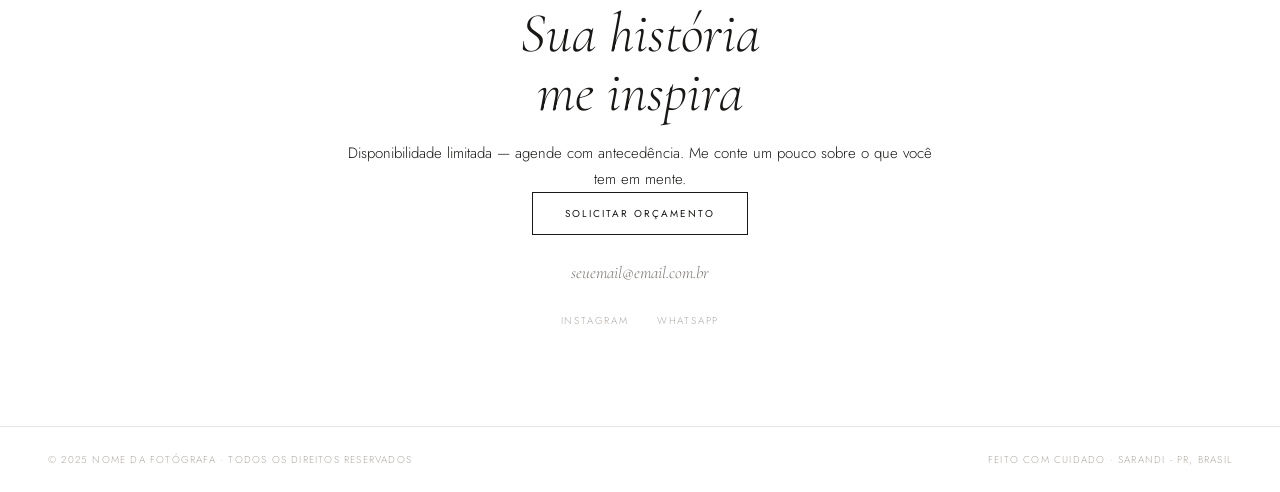
==== commit 68222883: "descrição do que mudou" ====
--- a/index.html
+++ b/index.html
@@ -1,203 +1,245 @@
-<!DOCTYPE html>
+<!doctype html>
 <html lang="pt">
-<head>
-  <meta charset="utf-8" />
-  <meta name="viewport" content="width=device-width, initial-scale=1, minimum-scale=1" />
-  <meta name="description" content="fotógrafa de casamentos e ensaios em Sarandi - PR" />
-  <title>Isabely Ferigato</title>
-  <link rel="stylesheet" href="style.css" />
-</head>
-<body>
-
-  <!-- ========== NAVEGAÇÃO ========== -->
-  <nav>
-    <a href="#" class="nav-logo">Isabely Ferigato</a>
-
-    <button class="nav-toggle" aria-label="abrir menu">
-      <span></span><span></span><span></span>
-    </button>
-
-    <ul class="nav-links">
-      <li><a href="#galeria">Portfólio</a></li>
-      <li><a href="#sobre">Sobre</a></li>
-      <li><a href="#servicos">Serviços</a></li>
-      <li><a href="#contato">Contato</a></li>
-    </ul>
-  </nav>
-
-  <!-- ========== HERO ========== -->
-  <section id="hero">
-    <div class="hero-left reveal">
-      <span class="eyebrow">Fotografia · Sarandi, Brasil</span>
-      <h1 class="hero-title">
-        Momentos<br><em>que ficam</em><br>para sempre
-      </h1>
-      <p class="hero-desc">
-        Especializada em casamentos e ensaios pessoais,
-        capturo a essência de cada história com
-        sensibilidade e elegância.
-      </p>
-      <a href="#galeria" class="btn-primary">Ver Portfólio</a>
-    </div>
-
-    <div class="hero-right">
-      <!--
+  <head>
+    <meta charset="utf-8" />
+    <meta
+      name="viewport"
+      content="width=device-width, initial-scale=1, minimum-scale=1"
+    />
+    <meta
+      name="description"
+      content="fotógrafa de casamentos e ensaios em Sarandi - PR"
+    />
+    <title>Isabely Ferigato</title>
+    <link rel="stylesheet" href="style.css" />
+  </head>
+  <body>
+    <!-- ========== NAVEGAÇÃO ========== -->
+    <nav>
+      <a href="#" class="nav-logo">Isabely Ferigato</a>
+
+      <button class="nav-toggle" aria-label="abrir menu">
+        <span></span><span></span><span></span>
+      </button>
+
+      <ul class="nav-links">
+        <li><a href="#galeria">Portfólio</a></li>
+        <li><a href="#sobre">Sobre</a></li>
+        <li><a href="#servicos">Serviços</a></li>
+        <li><a href="#contato">Contato</a></li>
+      </ul>
+    </nav>
+
+    <!-- ========== HERO ========== -->
+    <section id="hero">
+      <div class="hero-left reveal">
+        <span class="eyebrow">Fotografia · Sarandi, Brasil</span>
+        <h1 class="hero-title">
+          Momentos<br /><em>que ficam</em><br />para sempre
+        </h1>
+        <p class="hero-desc">
+          Especializada em casamentos e ensaios pessoais, capturo a essência de
+          cada história com sensibilidade e elegância.
+        </p>
+        <a href="#galeria" class="btn-primary">Ver Portfólio</a>
+      </div>
+
+      <div class="hero-right">
+        <!--
         COMO USAR:
         Substitua o .placeholder pela sua foto principal:
         <img src="sua-foto.jpg" alt="descrição" />
       -->
-      <img src="img/casamento6.jpeg" alt="Foto destaque principal" />
-    </div>
-  </section>
-
-  <!-- ========== GALERIA ========== -->
-  <section id="galeria">
-    <div class="section-head reveal">
-      <h2>Trabalhos recentes</h2>
-      <a href="galeria.html">Ver todos →</a>
-    </div>
-
-    <div class="gallery-grid">
-      <!--
+        <img src="img/casamento6.jpeg" alt="Foto destaque principal" />
+      </div>
+    </section>
+
+    <!-- ========== GALERIA ========== -->
+    <section id="galeria">
+      <div class="section-head reveal">
+        <h2>Trabalhos recentes</h2>
+        <a href="galeria.html">Ver todos →</a>
+      </div>
+
+      <div class="gallery-grid">
+        <!--
         COMO USAR:
         Dentro de cada .g-item, substitua o .placeholder por:
         <img src="foto.jpg" alt="descrição" />
       -->
-      <div class="g-item reveal">
-        <img src="img/casamento.jpeg" alt="Foto 1" />
-      </div>
-      <div class="g-item reveal">
-        <img src="img/casamento1.jpeg" alt="Foto 2" />
-      </div>
-      <div class="g-item reveal">
-        <img src="img/casamento2.jpeg" alt="Foto 3" />
-      </div>
-      <div class="g-item reveal">
-        <img src="img/retrato1.jpeg" alt="Foto 4" />
-      </div>
-      <div class="g-item reveal">
-        <img src="img/retrato2.jpeg" alt="Foto 5" />
-      </div>
-    </div>
-  </section>
-
-  <!-- ========== SOBRE ========== -->
-  <section id="sobre">
-    <div class="sobre-img">
-      <!--
+        <div class="g-item reveal">
+          <img src="img/casamento.jpeg" alt="Foto 1" />
+        </div>
+        <div class="g-item reveal">
+          <img src="img/casamento1.jpeg" alt="Foto 2" />
+        </div>
+        <div class="g-item reveal">
+          <img src="img/casamento2.jpeg" alt="Foto 3" />
+        </div>
+        <div class="g-item reveal">
+          <img src="img/retrato1.jpeg" alt="Foto 4" />
+        </div>
+        <div class="g-item reveal">
+          <img src="img/retrato2.jpeg" alt="Foto 5" />
+        </div>
+      </div>
+    </section>
+
+    <!-- ========== SOBRE ========== -->
+    <section id="sobre">
+      <div class="sobre-img">
+        <!--
         Substitua por:
         <img src="foto-sua.jpg" alt="nome da fotógrafa" />
       -->
-      <img src="img/myfoto.jpeg" alt="Foto da fotógrafa" />
+        <img src="img/myfoto.jpeg" alt="Foto da fotógrafa" />
+      </div>
+
+      <div class="sobre-texto reveal">
+        <span class="eyebrow">Sobre mim</span>
+        <h2>Olá, sou<br /><em>Isabely Ferigato</em></h2>
+        <p>
+          Prazer, Isabely. Sou apaixonada por fotografia e cresci observando
+          fotos antigas — imagens que guardavam histórias reais de pessoas
+          especiais. Hoje, como fotógrafa, meu objetivo é registrar momentos de
+          forma verdadeira e sensível, transformando emoções em memórias que
+          possam ser revividas no futuro. Mais do que fotografias, acredito em
+          conexões, sentimentos e histórias reais. E então, posso contar a sua
+          história através das minhas lentes?
+        </p>
+        <div class="sobre-stats">
+          <div>
+            <span class="stat-num">2+</span>
+            <span class="stat-label">Anos de experiência</span>
+          </div>
+          <div>
+            <span class="stat-num">100%</span>
+            <span class="stat-label">Clientes satisfeitos</span>
+          </div>
+        </div>
+      </div>
+    </section>
+
+    <!-- ========== SERVIÇOS ========== -->
+    <section id="servicos">
+      <span class="eyebrow reveal">O que ofereço</span>
+      <h2 class="reveal">Serviços</h2>
+
+      <div class="servicos-grid">
+        <div class="servico-card reveal">
+          <svg class="servico-icon" viewBox="0 0 24 24" aria-hidden="true">
+            <path
+              d="M12 21.593c-5.63-5.539-11-10.297-11-14.402 0-3.791 3.068-5.191 5.281-5.191 1.312 0 4.151.501 5.719 4.457 1.59-3.968 4.464-4.447 5.726-4.447 2.54 0 5.274 1.621 5.274 5.181 0 4.069-5.136 8.625-11 14.402z"
+            />
+          </svg>
+          <h3>Casamentos</h3>
+          <p>
+            Cobertura completa do seu dia especial, do making of à festa, com
+            todo o cuidado e emoção que o momento merece.
+          </p>
+        </div>
+        <div class="servico-card reveal">
+          <svg class="servico-icon" viewBox="0 0 24 24" aria-hidden="true">
+            <circle cx="12" cy="8" r="4" />
+            <path d="M4 20c0-4 3.6-7 8-7s8 3 8 7" />
+          </svg>
+          <h3>Ensaios pessoais</h3>
+          <p>
+            Sessões para casais, individuais ou família em locações únicas.
+            Momentos espontâneos e cheios de vida.
+          </p>
+        </div>
+        <div class="servico-card reveal">
+          <svg class="servico-icon" viewBox="0 0 24 24" aria-hidden="true">
+            <circle cx="12" cy="12" r="10" />
+            <path d="M8 14s1.5 2 4 2 4-2 4-2" />
+            <line x1="9" y1="9" x2="9.01" y2="9" />
+            <line x1="15" y1="9" x2="15.01" y2="9" />
+          </svg>
+          <h3>Lifestyle</h3>
+          <p>
+            Fotografia documental e natural. Capturo quem você realmente é, no
+            seu ambiente e do seu jeito.
+          </p>
+        </div>
+      </div>
+    </section>
+
+    <!-- ========== CONTATO ========== -->
+    <section id="contato">
+      <div class="contato-inner">
+        <span class="eyebrow">Vamos conversar</span>
+        <h2 class="reveal">Sua história<br /><em>me inspira</em></h2>
+        <p class="reveal">
+          Disponibilidade limitada — agende com antecedência. Me conte um pouco
+          sobre o que você tem em mente.
+        </p>
+        <a
+          href="https://wa.me/5544991222118?text=Ol%C3%A1%2C%20gostaria%20de%20realizar%20um%20or%C3%A7amento!"
+          target="_blank"
+          rel="noopener noreferrer"
+          class="btn-primary reveal"
+          >Solicitar Orçamento</a
+        >
+        <a href="mailto:seuemail@email.com" class="contato-email reveal"
+          >seuemail@email.com.br</a
+        >
+        <div class="socials reveal">
+          <a
+            href="https://instagram.com/porisabelyferigato"
+            target="_blank"
+            rel="noopener noreferrer"
+            >Instagram</a
+          >
+          <a
+            href="https://wa.me/5544991222118"
+            target="_blank"
+            rel="noopener noreferrer"
+            >WhatsApp</a
+          >
+        </div>
+      </div>
+    </section>
+
+    <!-- ========== FOOTER ========== -->
+    <footer>
+      <p>© 2025 Nome da Fotógrafa · Todos os direitos reservados</p>
+      <p>Feito com cuidado · Sarandi - PR, Brasil</p>
+    </footer>
+
+    <!-- ========== LIGHTBOX ========== -->
+    <div
+      id="lightbox"
+      role="dialog"
+      aria-modal="true"
+      aria-label="visualizar foto"
+    >
+      <button id="lightbox-close" aria-label="fechar">×</button>
+      <div id="lightbox-inner">
+        <div
+          style="
+            background: #f0eeec;
+            aspect-ratio: 3/4;
+            display: flex;
+            align-items: center;
+            justify-content: center;
+          "
+        >
+          <p
+            style="
+              font-family: &quot;Cormorant Garamond&quot;, serif;
+              font-style: italic;
+              color: #b0aaa4;
+              font-size: 15px;
+            "
+          >
+            foto ampliada aparece aqui
+          </p>
+        </div>
+        <p>Título do ensaio ou casamento</p>
+      </div>
     </div>
 
-    <div class="sobre-texto reveal">
-      <span class="eyebrow">Sobre mim</span>
-      <h2>Olá, sou<br><em>Isabely Ferigato</em></h2>
-      <p>
-        Prazer, Isabely.
-        Apaixonada por fotografia, cesci vendo vendo fotos antigas - fotos que deixaram
-        histórias reais de pessoas especiais.
-
-        Então meu objetivo como fotógrafa, é registrar seus momentos de maneira verdadeira
-        Fotografias verdadeiras e momentos verdadeiros.
-        Sendo asssim, posso te registrar?
-      </p>
-      <div class="sobre-stats">
-        <div>
-          <span class="stat-num">2+</span>
-          <span class="stat-label">Anos de experiência</span>
-        </div>
-        <div>
-          <span class="stat-num">100%</span>
-          <span class="stat-label">Clientes satisfeitos</span>
-        </div>
-      </div>
-    </div>
-  </section>
-
-  <!-- ========== SERVIÇOS ========== -->
-  <section id="servicos">
-    <span class="eyebrow reveal">O que ofereço</span>
-    <h2 class="reveal">Serviços</h2>
-
-    <div class="servicos-grid">
-      <div class="servico-card reveal">
-        <svg class="servico-icon" viewBox="0 0 24 24" aria-hidden="true">
-          <path d="M12 21.593c-5.63-5.539-11-10.297-11-14.402 0-3.791 3.068-5.191 5.281-5.191 1.312 0 4.151.501 5.719 4.457 1.59-3.968 4.464-4.447 5.726-4.447 2.54 0 5.274 1.621 5.274 5.181 0 4.069-5.136 8.625-11 14.402z"/>
-        </svg>
-        <h3>Casamentos</h3>
-        <p>
-          Cobertura completa do seu dia especial,
-          do making of à festa, com todo o cuidado
-          e emoção que o momento merece.
-        </p>
-      </div>
-      <div class="servico-card reveal">
-        <svg class="servico-icon" viewBox="0 0 24 24" aria-hidden="true">
-          <circle cx="12" cy="8" r="4"/>
-          <path d="M4 20c0-4 3.6-7 8-7s8 3 8 7"/>
-        </svg>
-        <h3>Ensaios pessoais</h3>
-        <p>
-          Sessões para casais, individuais ou família
-          em locações únicas. Momentos espontâneos
-          e cheios de vida.
-        </p>
-      </div>
-      <div class="servico-card reveal">
-        <svg class="servico-icon" viewBox="0 0 24 24" aria-hidden="true">
-          <circle cx="12" cy="12" r="10"/>
-          <path d="M8 14s1.5 2 4 2 4-2 4-2"/>
-          <line x1="9" y1="9" x2="9.01" y2="9"/>
-          <line x1="15" y1="9" x2="15.01" y2="9"/>
-        </svg>
-        <h3>Lifestyle</h3>
-        <p>
-          Fotografia documental e natural. Capturo
-          quem você realmente é, no seu ambiente
-          e do seu jeito.
-        </p>
-      </div>
-    </div>
-  </section>
-
-  <!-- ========== CONTATO ========== -->
-  <section id="contato">
-    <div class="contato-inner">
-      <span class="eyebrow">Vamos conversar</span>
-      <h2 class="reveal">Sua história<br><em>me inspira</em></h2>
-      <p class="reveal">
-        Disponibilidade limitada — agende com antecedência.
-        Me conte um pouco sobre o que você tem em mente.
-      </p>
-      <a href="https://wa.me/5544991222118?text=Ol%C3%A1%2C%20gostaria%20de%20realizar%20um%20or%C3%A7amento!" target="_blank" rel="noopener noreferrer" class="btn-primary reveal">Solicitar Orçamento</a>
-      <a href="mailto:seuemail@email.com" class="contato-email reveal">seuemail@email.com.br</a>
-      <div class="socials reveal">
-        <a href="https://instagram.com/porisabelyferigato" target="_blank" rel="noopener noreferrer">Instagram</a>
-        <a href="https://wa.me/5544991222118" target="_blank" rel="noopener noreferrer">WhatsApp</a>
-      </div>
-    </div>
-  </section>
-
-  <!-- ========== FOOTER ========== -->
-  <footer>
-    <p>© 2025 Nome da Fotógrafa · Todos os direitos reservados</p>
-    <p>Feito com cuidado · Sarandi - PR, Brasil</p>
-  </footer>
-
-  <!-- ========== LIGHTBOX ========== -->
-  <div id="lightbox" role="dialog" aria-modal="true" aria-label="visualizar foto">
-    <button id="lightbox-close" aria-label="fechar">×</button>
-    <div id="lightbox-inner">
-      <div style="background:#f0eeec; aspect-ratio:3/4; display:flex; align-items:center; justify-content:center;">
-        <p style="font-family:'Cormorant Garamond',serif; font-style:italic; color:#b0aaa4; font-size:15px;">foto ampliada aparece aqui</p>
-      </div>
-      <p>Título do ensaio ou casamento</p>
-    </div>
-  </div>
-
-  <script src="script.js"></script>
-
-</body>
+    <script src="script.js"></script>
+  </body>
 </html>
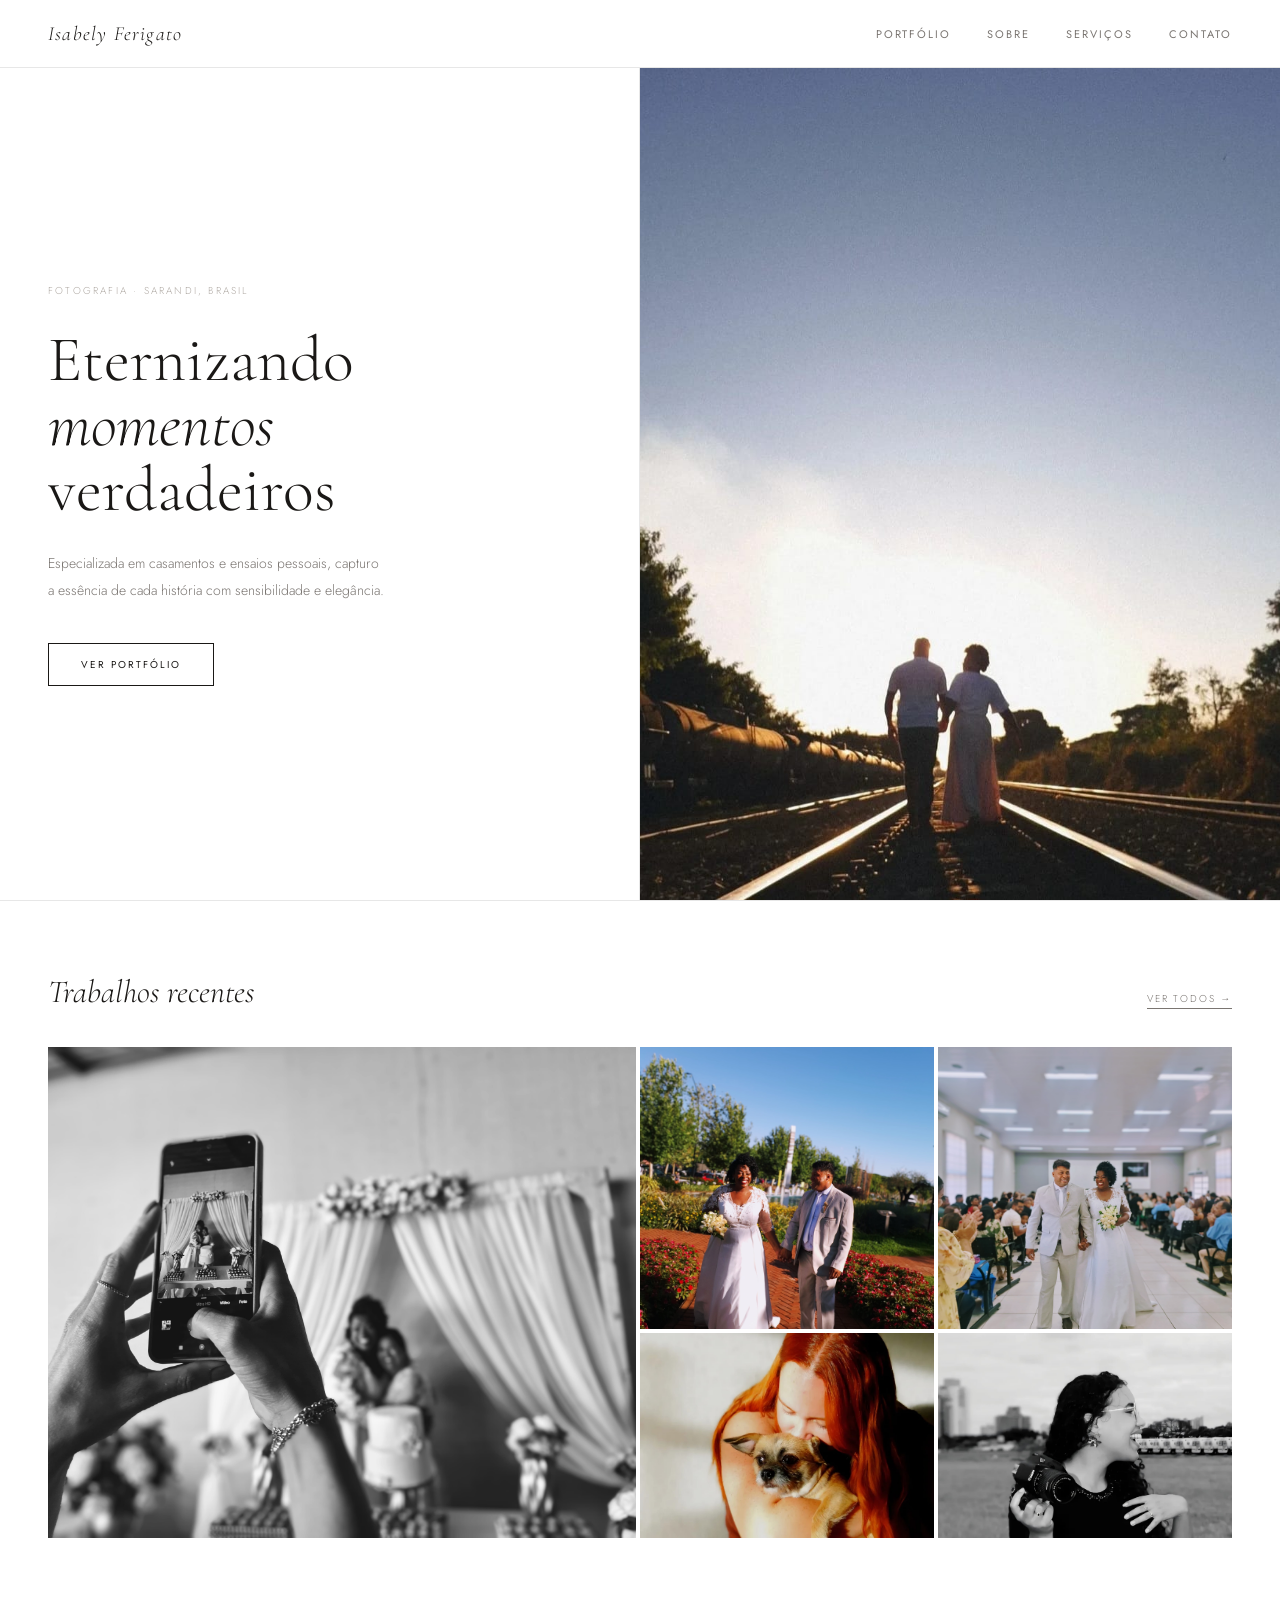
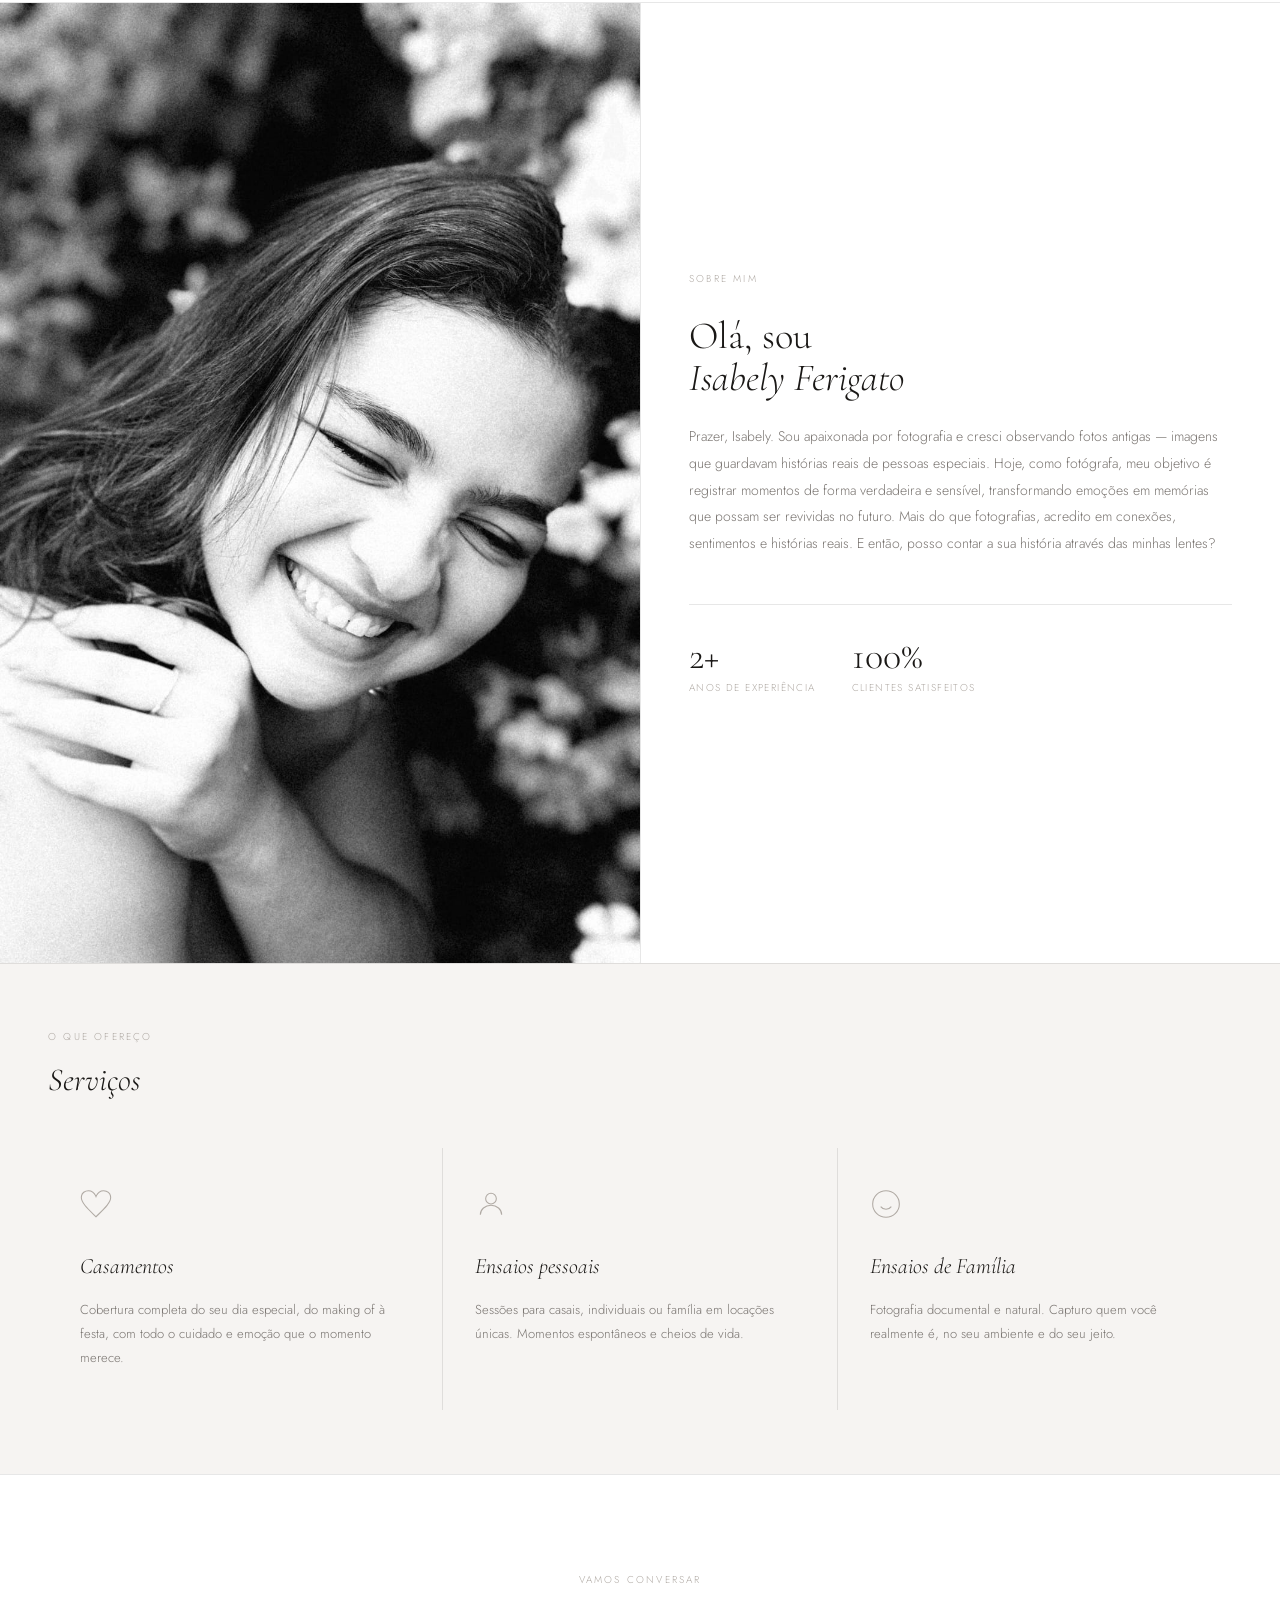
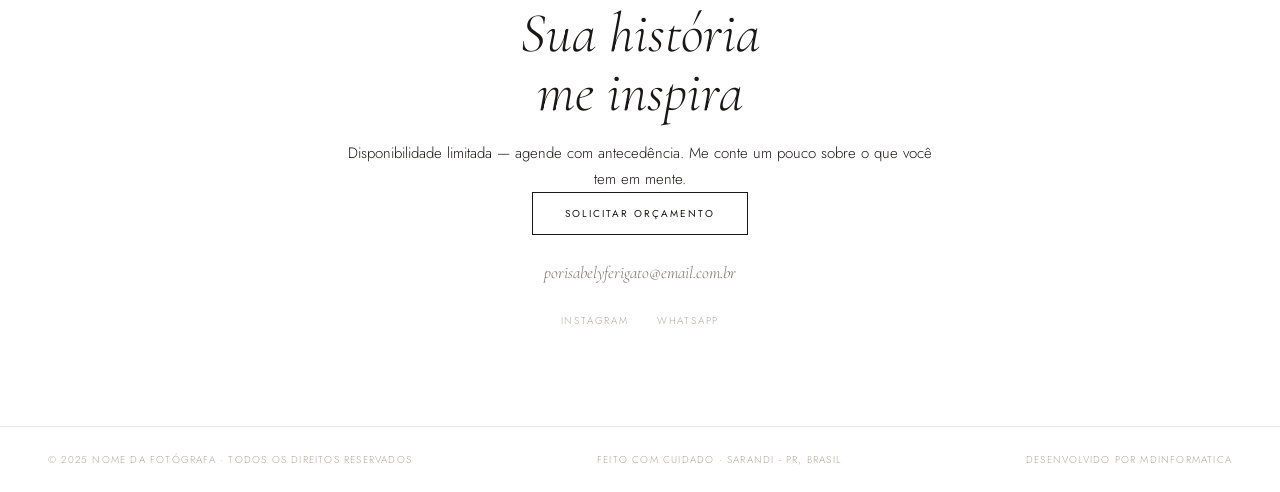
==== commit e0bdfc56: "alteração de textos no index e galeria. texto principal e textos da seção trabalhos recentes" ====
--- a/index.html
+++ b/index.html
@@ -35,7 +35,7 @@
       <div class="hero-left reveal">
         <span class="eyebrow">Fotografia · Sarandi, Brasil</span>
         <h1 class="hero-title">
-          Momentos<br /><em>que ficam</em><br />para sempre
+          Eternizando<br /><em>momentos</em><br />verdadeiros
         </h1>
         <p class="hero-desc">
           Especializada em casamentos e ensaios pessoais, capturo a essência de
@@ -156,7 +156,7 @@
             <line x1="9" y1="9" x2="9.01" y2="9" />
             <line x1="15" y1="9" x2="15.01" y2="9" />
           </svg>
-          <h3>Lifestyle</h3>
+          <h3>Ensaios de Família</h3>
           <p>
             Fotografia documental e natural. Capturo quem você realmente é, no
             seu ambiente e do seu jeito.
@@ -181,8 +181,8 @@
           class="btn-primary reveal"
           >Solicitar Orçamento</a
         >
-        <a href="mailto:seuemail@email.com" class="contato-email reveal"
-          >seuemail@email.com.br</a
+        <a href="mailto:porisabelyferigato@email.com" class="contato-email reveal"
+          >porisabelyferigato@email.com.br</a
         >
         <div class="socials reveal">
           <a
@@ -205,6 +205,7 @@
     <footer>
       <p>© 2025 Nome da Fotógrafa · Todos os direitos reservados</p>
       <p>Feito com cuidado · Sarandi - PR, Brasil</p>
+      <p>Desenvolvido por MDinformatica</p>
     </footer>
 
     <!-- ========== LIGHTBOX ========== -->
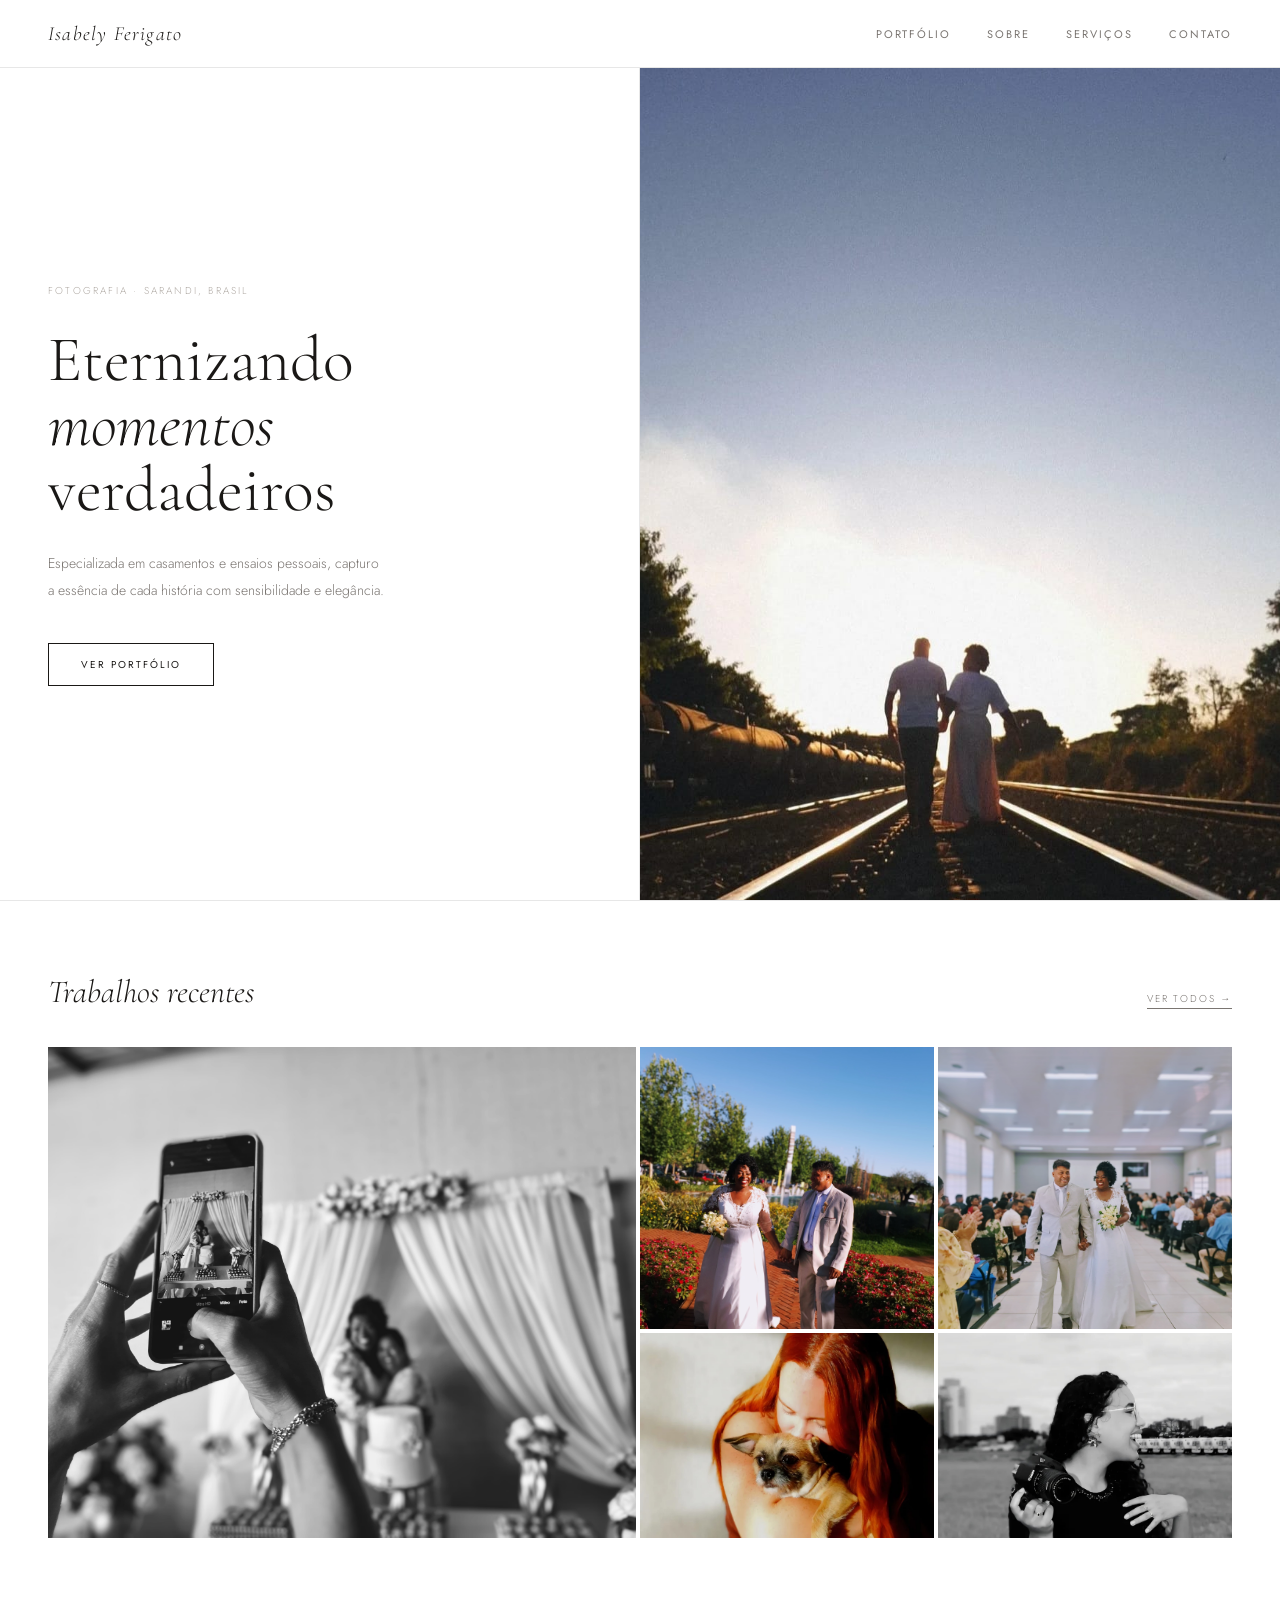
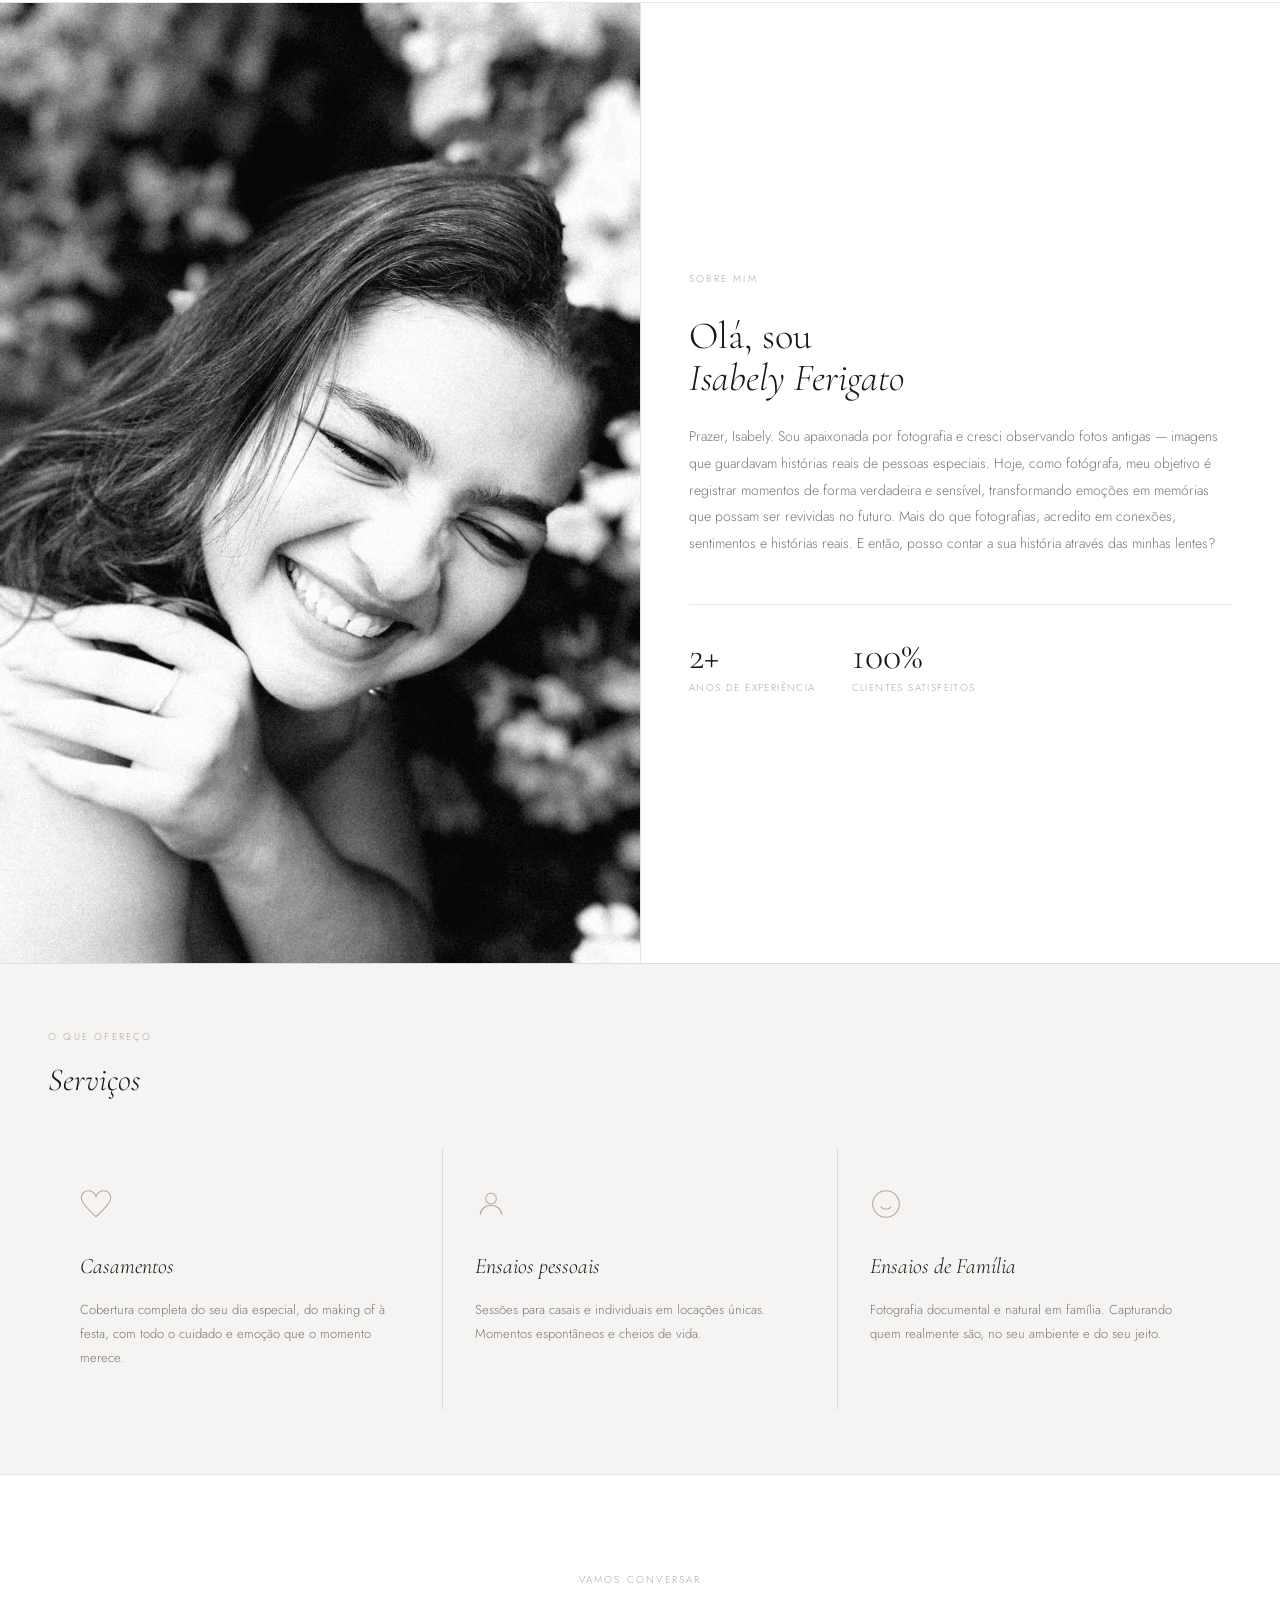
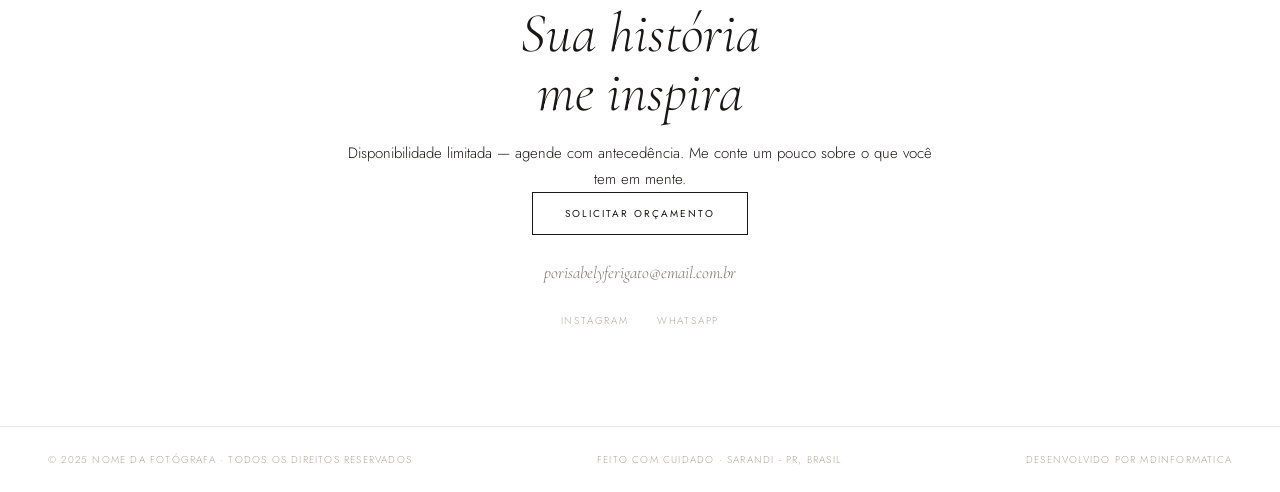
==== commit 194548e7: "atualização descrição da seção em familia" ====
--- a/index.html
+++ b/index.html
@@ -145,7 +145,7 @@
           </svg>
           <h3>Ensaios pessoais</h3>
           <p>
-            Sessões para casais, individuais ou família em locações únicas.
+            Sessões para casais e individuais em locações únicas.
             Momentos espontâneos e cheios de vida.
           </p>
         </div>
@@ -158,7 +158,7 @@
           </svg>
           <h3>Ensaios de Família</h3>
           <p>
-            Fotografia documental e natural. Capturo quem você realmente é, no
+            Fotografia documental e natural em família. Capturando quem realmente são, no
             seu ambiente e do seu jeito.
           </p>
         </div>
